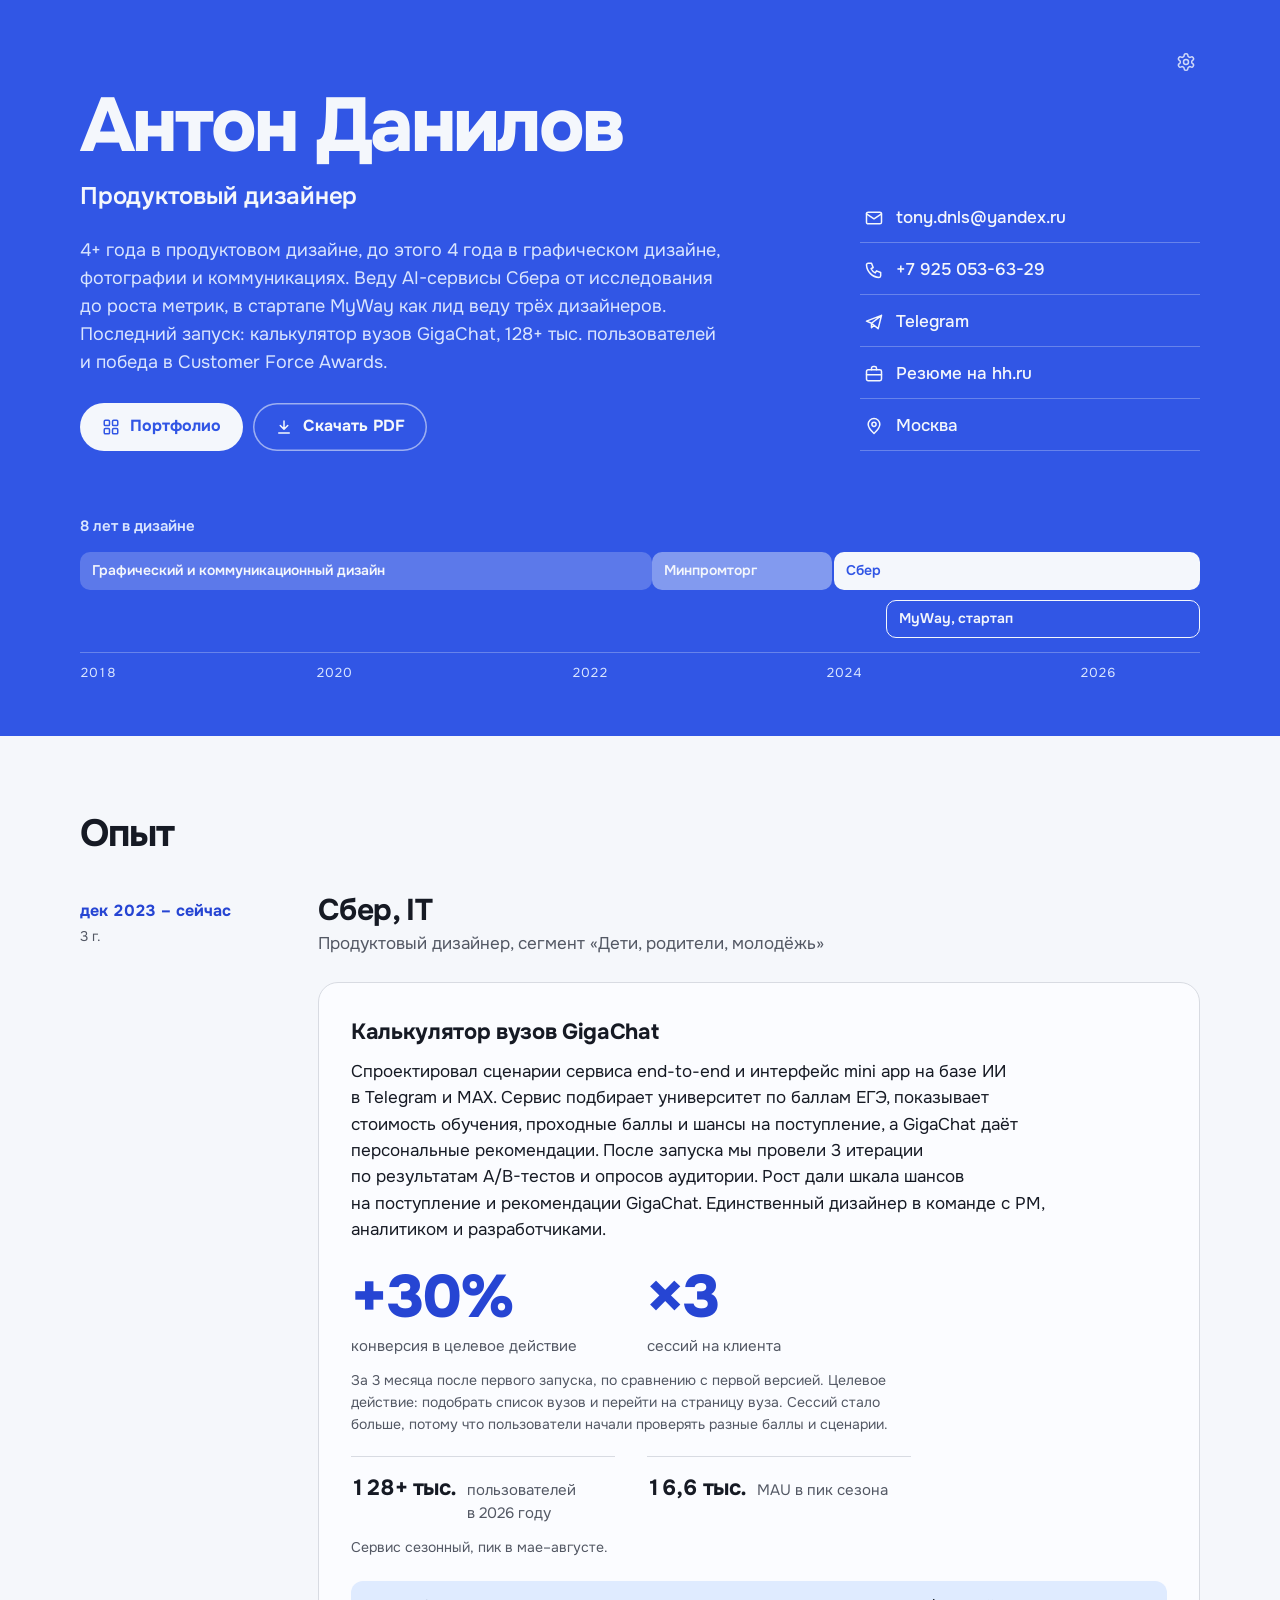
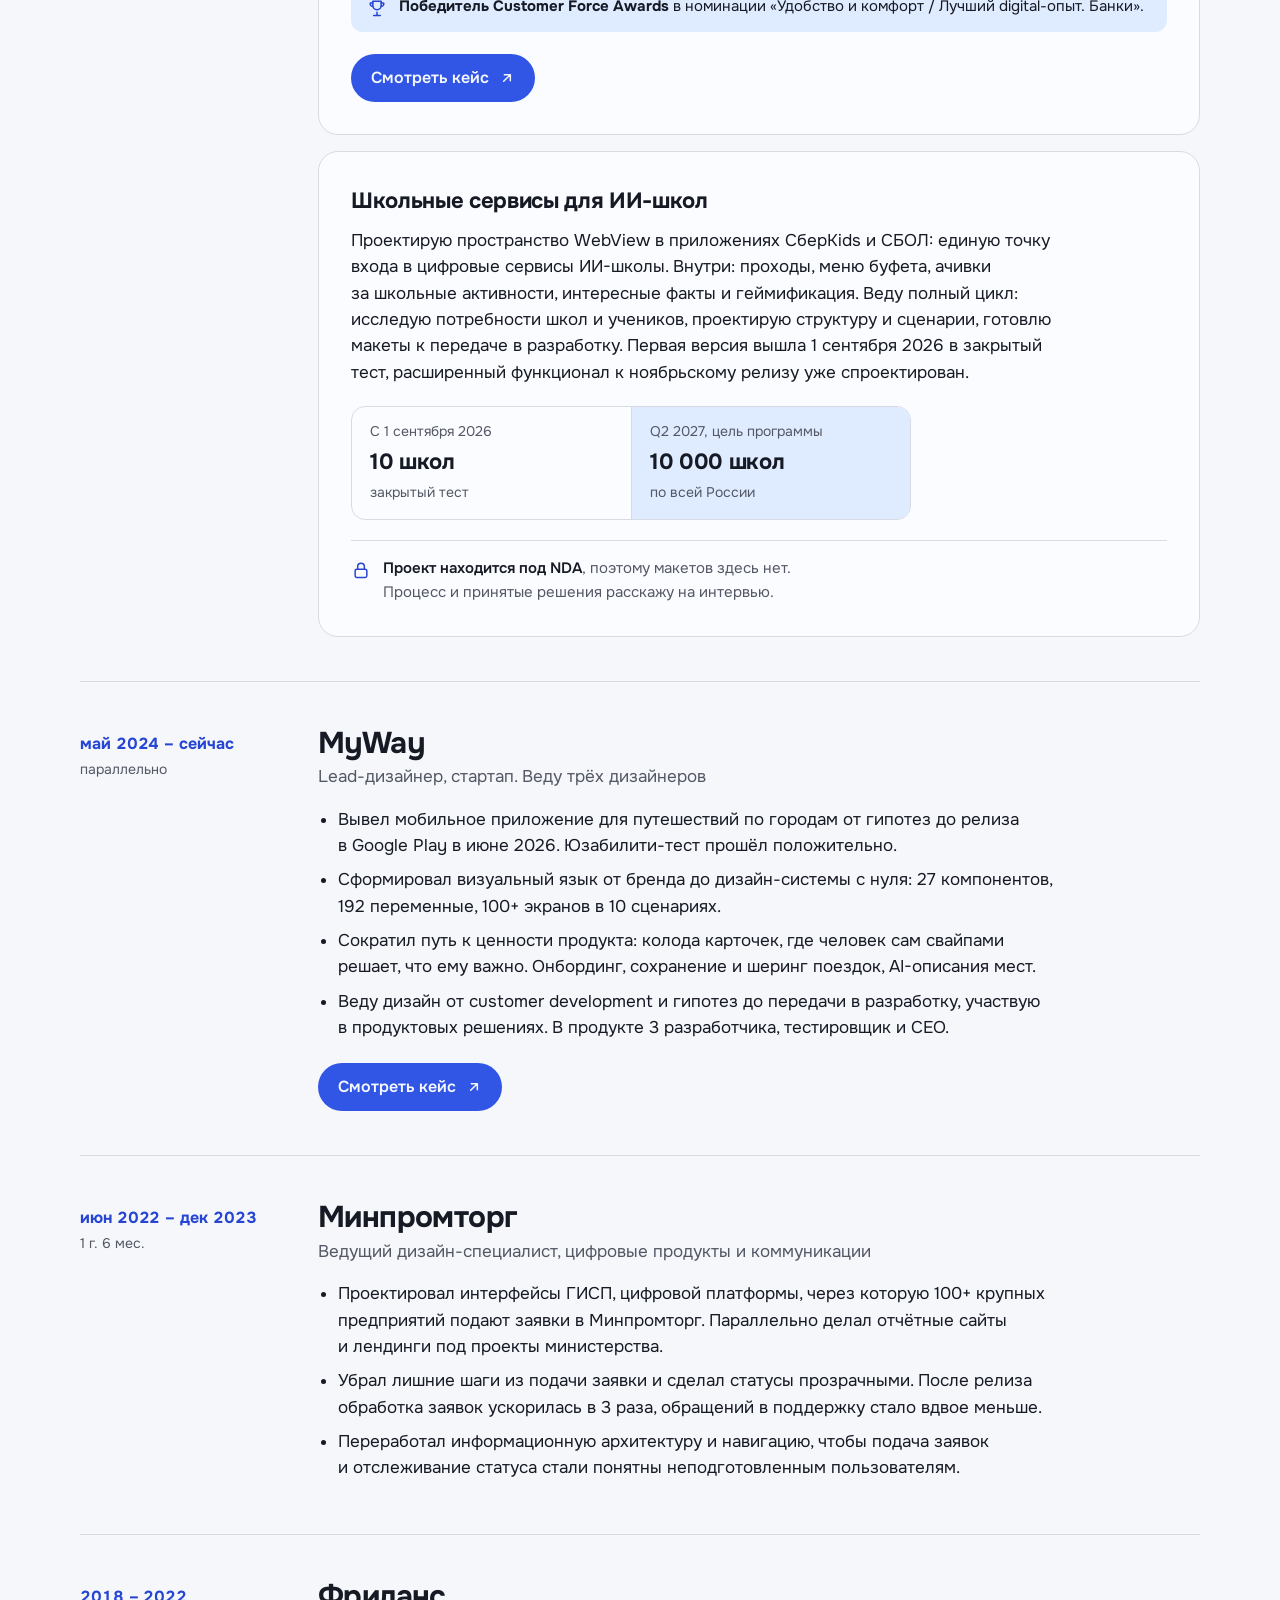
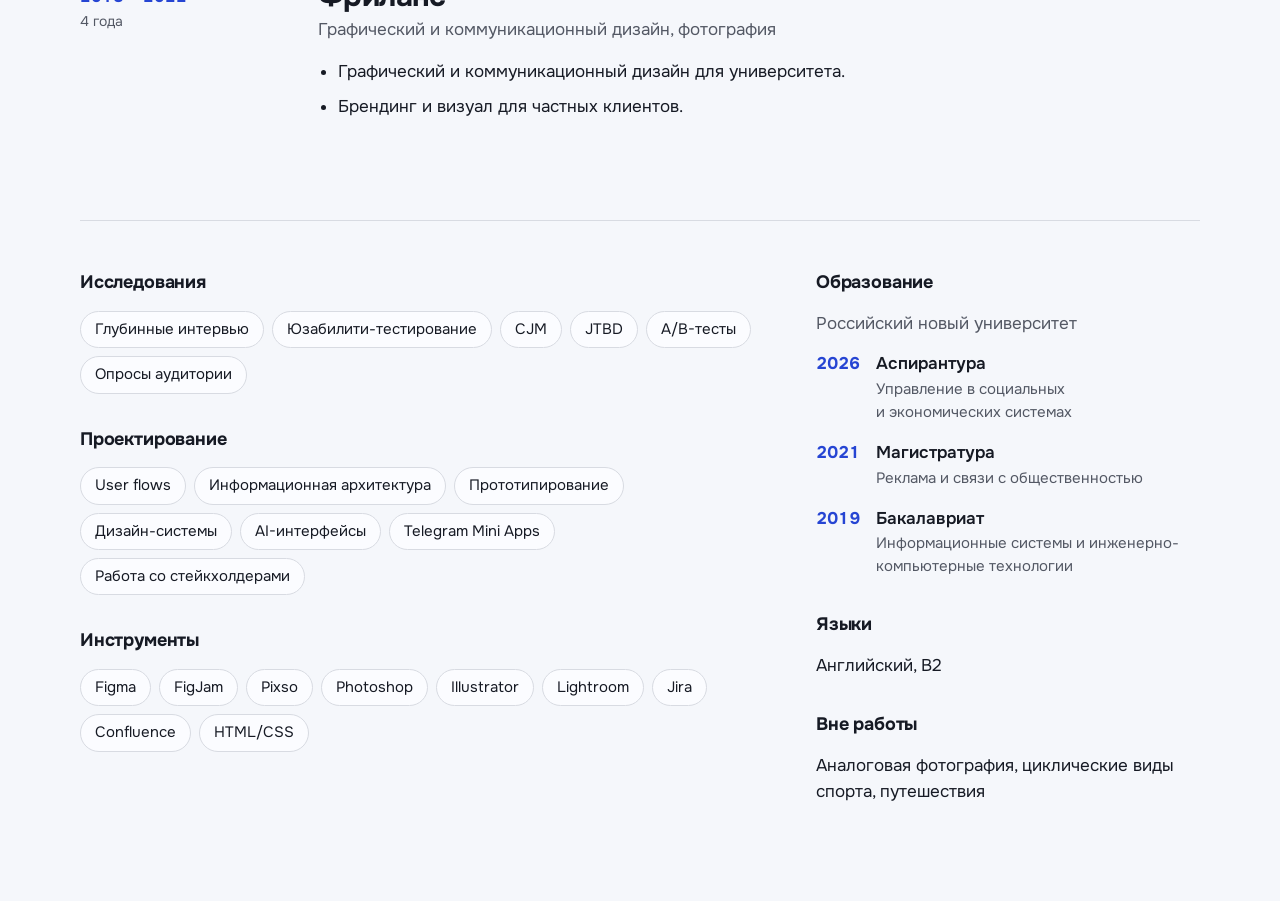
==== index.html @ c7480a5a "Резюме: полоски карьеры в «Кирпиче» светлые с прозрачностью, как в синем Co-Authored-By: Claude Opus" ====
<!doctype html>
<html lang="ru">
<head>
<meta charset="utf-8">
<meta name="viewport" content="width=device-width, initial-scale=1">
<title>Антон Данилов, продуктовый дизайнер</title>
<link rel="icon" href="favicon.ico" sizes="32x32">
<link rel="icon" href="favicon.svg" type="image/svg+xml">
<link rel="apple-touch-icon" href="apple-touch-icon.png">
<meta property="og:type" content="profile">
<meta property="og:locale" content="ru_RU">
<meta property="og:site_name" content="Антон Данилов">
<meta property="og:title" content="Антон Данилов, продуктовый дизайнер">
<meta property="og:description" content="Продуктовый дизайнер: 4+ года в продуктовом дизайне, 8 лет в дизайне. AI-сервисы Сбера и стартап MyWay, от исследования до роста метрик.">
<meta property="og:url" content="https://ncc-1701-tony.github.io/MyCV/">
<meta property="og:image" content="https://ncc-1701-tony.github.io/MyCV/og-image.png">
<meta property="og:image:width" content="1200">
<meta property="og:image:height" content="630">
<meta property="og:image:alt" content="Антон Данилов, продуктовый дизайнер">
<meta name="twitter:card" content="summary_large_image">
<meta name="description" content="Продуктовый дизайнер: 4+ года в продуктовом дизайне, 8 лет в дизайне. AI-сервисы Сбера и стартап MyWay, от исследования до роста метрик.">
<link rel="preconnect" href="https://fonts.googleapis.com">
<link rel="preconnect" href="https://fonts.gstatic.com" crossorigin>
<link href="https://fonts.googleapis.com/css2?family=Onest:wght@400;500;600;700;800&display=swap" rel="stylesheet">
<link rel="stylesheet" href="style-switch.css?v=5">
<script>try{var d=document.documentElement,s=localStorage.getItem('cv-style'),t=localStorage.getItem('cv-theme');if(s==='bold')d.setAttribute('data-style','bold');if(t==='light'||t==='dark')d.setAttribute('data-theme',t)}catch(e){}</script>
<script src="style-switch.js?v=5" defer></script>
<style>
/* Scene: рекрутер или нанимающий руководитель смотрит резюме днём на ноутбуке,
   быстро, часто с телефона между встречами. Светлая тема, кобальт как несущий цвет. */
:root{
  --bg:        oklch(97.6% 0.006 267);
  --surface:   oklch(99.2% 0.003 267);
  --ink:       oklch(22% 0.02 267);
  --muted:     oklch(46% 0.02 267);
  --line:      oklch(89% 0.01 267);
  --cobalt:    oklch(52% 0.22 267);
  --cobalt-ink:oklch(47% 0.22 267);   /* кобальт для текста на светлом фоне */
  --cobalt-soft:oklch(94% 0.04 267);
  --on-cobalt: oklch(97.5% 0.008 267);

  --hero-bg:   var(--cobalt);
  --hero-ink:  var(--on-cobalt);
  --hero-muted:oklch(92% 0.04 267);
  --bar-1:     oklch(97.5% 0.008 267 / .22);
  --bar-2:     oklch(97.5% 0.008 267 / .42);
  --bar-3:     var(--on-cobalt);
  --bar-3-ink: var(--hero-bg);   /* текст на белых элементах шапки — цвета самой шапки */

  --font: "Onest", system-ui, -apple-system, "Segoe UI", Roboto, Arial, sans-serif;
  --ease: cubic-bezier(.16,1,.3,1);
}
@media (prefers-color-scheme:dark){
  :root:not([data-theme="light"]){
    --bg:        oklch(17.5% 0.02 267);
    --surface:   oklch(21.5% 0.022 267);
    --ink:       oklch(93% 0.01 267);
    --muted:     oklch(72% 0.02 267);
    --line:      oklch(30% 0.025 267);
    --cobalt:    oklch(44% 0.2 267);
    --cobalt-ink:oklch(78% 0.13 267);
    --cobalt-soft:oklch(28% 0.07 267);
    --hero-bg:   oklch(40% 0.19 267);
  }
}
/* Тема выбрана вручную в настройках (только экран: печать остаётся светлой) */
@media screen{
:root[data-theme="dark"]{color-scheme:dark;
    --bg:        oklch(17.5% 0.02 267);
    --surface:   oklch(21.5% 0.022 267);
    --ink:       oklch(93% 0.01 267);
    --muted:     oklch(72% 0.02 267);
    --line:      oklch(30% 0.025 267);
    --cobalt:    oklch(44% 0.2 267);
    --cobalt-ink:oklch(78% 0.13 267);
    --cobalt-soft:oklch(28% 0.07 267);
    --hero-bg:   oklch(40% 0.19 267);
}
}
:root[data-theme="light"]{color-scheme:light}
*{box-sizing:border-box}
html{-webkit-text-size-adjust:100%}
body{
  margin:0;background:var(--bg);color:var(--ink);
  font-family:var(--font);font-size:17px;line-height:1.55;
  -webkit-font-smoothing:antialiased;
}
a{color:inherit}
/* Переносы: длинный текст без висячих строк, заголовки и подписи сбалансированы.
   Неразрывные пробелы в тексте держат предлоги и числа; автоперенос по слогам выключен. */
p,li,small,.pos{text-wrap:pretty;hyphens:manual}
h1,h2,h3,h4,.role,.pos,.m-main span,.m-note,.rollout span,.edu small,.award p,.nda p{text-wrap:balance}
.contacts a{overflow-wrap:anywhere}
:focus-visible{outline:3px solid var(--cobalt-ink);outline-offset:3px;border-radius:6px}
.hero :focus-visible{outline-color:var(--on-cobalt)}
.wrap{width:min(1120px,100% - 40px);margin-inline:auto}
svg{flex:none}

/* ---------- Hero: кобальт несёт поверхность ---------- */
.hero{position:relative;background:var(--hero-bg);color:var(--hero-ink);padding:clamp(40px,7vw,88px) 0 clamp(32px,5vw,56px)}

.hero-top{display:grid;grid-template-columns:minmax(0,7fr) minmax(0,4fr);gap:40px 64px;align-items:end}
.hero h1{
  margin:0;font-weight:800;letter-spacing:-0.035em;line-height:1;
  font-size:clamp(40px,6.4vw,76px);
}
.hero .role{margin:14px 0 0;font-size:clamp(19px,2.2vw,24px);font-weight:600;letter-spacing:-0.01em}
.hero .lead{margin:22px 0 0;max-width:58ch;color:var(--hero-muted);font-size:clamp(16px,1.5vw,18px)}
.contacts{margin:0;padding:0;list-style:none;display:grid;gap:4px;justify-self:end;width:100%;max-width:340px}
.contacts a,.contacts span{
  display:flex;align-items:center;gap:12px;min-height:48px;padding:0 4px;
  text-decoration:none;font-weight:500;font-size:17px;
  border-bottom:1px solid oklch(97.5% 0.008 267 / .28);
}
.contacts a:hover{border-bottom-color:var(--on-cobalt)}
.btn-hero{
  display:inline-flex;align-items:center;gap:10px;min-height:48px;margin-top:26px;padding:0 22px;border-radius:999px;
  background:var(--on-cobalt);color:var(--bar-3-ink);font-weight:700;font-size:16px;text-decoration:none;
  transition:transform .25s var(--ease),box-shadow .25s var(--ease);
}
.btn-hero:hover{box-shadow:0 0 0 4px oklch(97.5% 0.008 267 / .25)}
.btn-hero:active{transform:translateY(1px) scale(.985)}
.hero-actions{display:flex;flex-wrap:wrap;gap:10px;margin-top:26px}
.hero-actions .btn-hero{margin-top:0}
.btn-hero-ghost{background:transparent;color:var(--hero-ink);box-shadow:inset 0 0 0 1.5px oklch(97.5% 0.008 267 / .55)}
.btn-hero-ghost:hover{box-shadow:inset 0 0 0 1.5px var(--on-cobalt)}

.career{margin-top:clamp(36px,5vw,64px)}
.career h2{margin:0 0 14px;font-size:15px;font-weight:600;color:var(--hero-muted)}
.track{position:relative;height:100px}
.seg{
  position:absolute;height:38px;border-radius:10px;padding:0 12px;
  display:flex;align-items:center;font-size:14px;font-weight:600;white-space:nowrap;overflow:hidden;
  transform-origin:left center;animation:grow .9s var(--ease) both;
}
.seg.a{left:0;width:51.1%;top:0;background:var(--bar-1);animation-delay:.05s}
.seg.b{left:51.1%;width:16.1%;top:0;background:var(--bar-2);animation-delay:.25s}
.seg.c{left:67.3%;width:32.7%;top:0;background:var(--bar-3);color:var(--bar-3-ink);animation-delay:.45s}
.seg.d{left:72%;width:28%;top:48px;border:1.5px solid var(--on-cobalt);animation-delay:.65s}
.seg .short{display:none}
.axis{position:relative;height:28px;border-top:1px solid oklch(97.5% 0.008 267 / .28);font-size:13px;color:var(--hero-muted);font-variant-numeric:tabular-nums}
/* Шкала: янв 2018 = 0%, окт 2026 = 100%, год ≈ 11,36% */
.axis span{position:absolute;top:10px;transform:translateX(-50%)}
.axis span:first-child{transform:none}
@keyframes grow{from{transform:scaleX(0);opacity:.3}to{transform:scaleX(1);opacity:1}}
@media (prefers-reduced-motion:reduce){.seg{animation:none}}

/* ---------- Experience ledger ---------- */
main{padding:clamp(44px,6vw,80px) 0 0}
.section-title{margin:0 0 clamp(24px,3vw,40px);font-size:clamp(28px,3.4vw,38px);font-weight:700;letter-spacing:-0.025em;line-height:1.1}
.job{
  display:grid;grid-template-columns:190px minmax(0,1fr);gap:8px 48px;
  padding:clamp(28px,3.5vw,44px) 0;border-top:1px solid var(--line);
}
.job:first-of-type{border-top:0;padding-top:0}
.when{padding-top:6px}
.when b{display:block;color:var(--cobalt-ink);font-weight:700;font-size:16px;font-variant-numeric:tabular-nums;letter-spacing:-0.005em}
.when span{display:block;margin-top:2px;color:var(--muted);font-size:14px}
.job h3{margin:0;font-size:clamp(24px,2.6vw,30px);letter-spacing:-0.02em;font-weight:700;line-height:1.15}
.pos{margin:4px 0 0;color:var(--muted)}
.job ul.plain{margin:16px 0 0;padding-left:20px}
.job ul.plain li{margin:8px 0;max-width:66ch}
.ext{margin:16px 0 0}
.ext a{color:var(--cobalt-ink);font-weight:600;text-underline-offset:4px}

/* case blocks */
.case{margin-top:24px;background:var(--surface);border:1px solid var(--line);border-radius:20px;padding:clamp(20px,3vw,32px)}
.case + .case{margin-top:16px}
.case h4{margin:0;font-size:clamp(19px,2vw,22px);letter-spacing:-0.015em;font-weight:700}
.case p{margin:10px 0 0;max-width:66ch}

.metrics{margin-top:24px;display:grid;grid-template-columns:repeat(2,minmax(0,1fr));gap:12px 32px;max-width:560px}
.metrics .m-sub{margin-top:8px}
.m-main b{display:block;font-size:clamp(44px,5.4vw,60px);line-height:1;font-weight:800;letter-spacing:-0.04em;color:var(--cobalt-ink);font-variant-numeric:tabular-nums}
.m-main span{display:block;margin-top:8px;font-size:15px;color:var(--muted);max-width:26ch}
.m-note{grid-column:1/-1;margin:0!important;font-size:14px;color:var(--muted)}
.m-sub{display:flex;gap:10px;align-items:baseline;padding-top:14px;border-top:1px solid var(--line);font-size:15px;color:var(--muted)}
.m-sub b{font-size:22px;font-weight:700;letter-spacing:-0.02em;color:var(--ink);font-variant-numeric:tabular-nums;white-space:nowrap}

.award{margin-top:22px;display:flex;gap:12px;align-items:flex-start;padding:14px 16px;border-radius:12px;background:var(--cobalt-soft)}
.award svg{margin-top:3px;color:var(--cobalt-ink)}
.award p{margin:0;font-size:15px;max-width:none}

.actions{margin-top:22px;display:flex;flex-wrap:wrap;gap:12px 24px;align-items:center}
.btn{
  display:inline-flex;align-items:center;gap:10px;min-height:48px;padding:0 20px;border-radius:999px;
  background:var(--cobalt);color:var(--on-cobalt);font-weight:600;font-size:16px;text-decoration:none;
  transition:transform .25s var(--ease),background-color .2s;
}
.btn:hover{background:oklch(46% 0.22 267)}
.btn:active{transform:translateY(1px) scale(.985)}
.link{display:inline-flex;align-items:center;gap:6px;color:var(--cobalt-ink);font-weight:600;font-size:16px;text-underline-offset:4px}

.rollout{display:grid;grid-template-columns:1fr 1fr;margin-top:20px;max-width:560px;border:1px solid var(--line);border-radius:14px;overflow:hidden}
.rollout div{padding:14px 18px}
.rollout div + div{background:var(--cobalt-soft);border-left:1px solid var(--line)}
.rollout small{display:block;color:var(--muted);font-size:14px}
.rollout b{display:block;font-size:22px;letter-spacing:-0.015em;margin-top:2px}
.rollout span{font-size:14px;color:var(--muted)}

.job > div > .nda{max-width:66ch}
.nda{margin-top:20px;padding-top:16px;border-top:1px solid var(--line);display:flex;gap:12px;align-items:flex-start;color:var(--muted)}
.nda svg{margin-top:3px;color:var(--cobalt-ink)}
.nda p{margin:0;font-size:15px;max-width:62ch}
.nda b{color:var(--ink);font-weight:600}


/* ---------- Skills and education ---------- */
.more{padding:clamp(24px,4vw,48px) 0 clamp(56px,8vw,96px)}
.more-grid{display:grid;grid-template-columns:minmax(0,7fr) minmax(0,4fr);gap:40px 64px;border-top:1px solid var(--line);padding-top:clamp(32px,4vw,48px)}
.more h2{margin:0 0 14px;font-size:18px;font-weight:700;letter-spacing:-0.01em}
.more section + section{margin-top:32px}
.tags{display:flex;flex-wrap:wrap;gap:8px;margin:0;padding:0;list-style:none}
.tags li{padding:6px 14px;border-radius:999px;background:var(--surface);border:1px solid var(--line);font-size:15px}
.tools{margin:0;font-size:17px;max-width:48ch}
.edu{margin:0;padding:0;list-style:none;display:grid;gap:16px}
.edu li{display:grid;grid-template-columns:48px 1fr;gap:12px}
.edu .y{color:var(--cobalt-ink);font-weight:700;font-variant-numeric:tabular-nums}
.edu b{display:block;font-weight:600}
.edu small{display:block;font-size:15px;color:var(--muted)}
.uni{margin:0 0 14px;color:var(--muted)}
.more p.plain{margin:0}

/* ---------- Плавающая кнопка: появляется, когда шапка ушла из вида ---------- */
.float{position:fixed;z-index:10;right:max(20px,calc(env(safe-area-inset-right,0px) + 16px));bottom:max(20px,calc(env(safe-area-inset-bottom,0px) + 16px));
  display:inline-flex;align-items:center;gap:8px;min-height:48px;padding:0 16px 0 20px;border-radius:999px;
  background:var(--cobalt);color:var(--on-cobalt);font-weight:600;font-size:16px;text-decoration:none;
  box-shadow:0 6px 20px oklch(30% 0.12 267 / .28);
  transition:opacity .3s var(--ease),transform .3s var(--ease),visibility .3s,background-color .2s}
.float:hover{background:oklch(46% 0.22 267)}
.float.is-hidden{opacity:0;visibility:hidden;transform:translateY(12px)}
@media (prefers-reduced-motion:reduce){.float{transition:none}}

/* ---------- Стиль «Кирпич» (тестовый): белый фон, кирпичная шапка #B83822 ----------
   Включается переключателем в шапке, html[data-style="bold"]. Кирпичные только шапка и цифры,
   кнопки, подписи и ссылки чёрные.
   Только для экрана: печать и PDF остаются как были. */
@media screen{
  html[data-style="bold"]{
    color-scheme:light;
    --bg:        #fff;
    --surface:   oklch(98.5% 0.003 32);
    --ink:       oklch(22% 0.02 32);
    --muted:     oklch(46% 0.02 32);
    --line:      oklch(90% 0.012 32);
    --brick:     #b83822;
    --cobalt:    oklch(22% 0.02 32);     /* кнопки: чёрные */
    --cobalt-ink:oklch(22% 0.02 32);     /* подписи, ссылки, теги, иконки: чёрные */
    --cobalt-soft:oklch(96.5% 0.004 32);
    --on-cobalt: #fff;
    --hover:     oklch(34% 0.02 32);
    --btn-ink:   #fff;
    --num:       var(--brick);
    --hero-bg:   var(--brick);
    --hero-ink:  var(--on-cobalt);
    --hero-muted:oklch(93% 0.03 32);
    --bar-1:     rgb(255 255 255 / .22);
    --bar-2:     rgb(255 255 255 / .42);
    --bar-3:     #fff;
  }
  /* Кирпичным остаются только цифры, всё остальное чёрное */
  html[data-style="bold"] .when b,
  html[data-style="bold"] .m-main b,
  html[data-style="bold"] .m-sub b,
  html[data-style="bold"] .rollout b,
  html[data-style="bold"] .edu .y{color:var(--num)}
  html[data-style="bold"] .contacts a,
  html[data-style="bold"] .contacts span,
  html[data-style="bold"] .axis{border-color:rgb(255 255 255 / .32)}
  html[data-style="bold"] .contacts a:hover{border-bottom-color:#fff}
  html[data-style="bold"] .btn-hero:hover{box-shadow:0 0 0 4px rgb(255 255 255 / .25)}
  html[data-style="bold"] .btn-hero-ghost{box-shadow:inset 0 0 0 1.5px rgb(255 255 255 / .6)}
  html[data-style="bold"] .btn-hero-ghost:hover{box-shadow:inset 0 0 0 1.5px #fff}
  html[data-style="bold"] .btn,
  html[data-style="bold"] .float{color:var(--btn-ink)}
  html[data-style="bold"] .btn:hover,
  html[data-style="bold"] .float:hover{background:var(--hover)}
  html[data-style="bold"] .float{box-shadow:0 6px 20px oklch(20% 0.02 32 / .28)}
}

/* «Кирпич» в тёмной теме: тёплый графит, светлые кнопки и подписи, цифры светлым кирпичом (на тёмном фоне #B83822 не читается) */
@media screen and (prefers-color-scheme:dark){
  html[data-style="bold"]:not([data-theme="light"]){
    color-scheme:dark;
    --bg:        oklch(16.5% 0.01 32);
    --surface:   oklch(20.5% 0.012 32);
    --ink:       oklch(93% 0.008 32);
    --muted:     oklch(72% 0.012 32);
    --line:      oklch(29% 0.014 32);
    --cobalt:    oklch(93% 0.008 32);    /* кнопки: светлые */
    --cobalt-ink:oklch(93% 0.008 32);
    --cobalt-soft:oklch(25% 0.012 32);
    --btn-ink:   oklch(17% 0.01 32);
    --hover:     oklch(84% 0.008 32);
    --num:       oklch(72% 0.14 32);
    --hero-bg:   var(--brick);
  }
}
@media screen{
  html[data-style="bold"][data-theme="dark"]{
    color-scheme:dark;
    --bg:        oklch(16.5% 0.01 32);
    --surface:   oklch(20.5% 0.012 32);
    --ink:       oklch(93% 0.008 32);
    --muted:     oklch(72% 0.012 32);
    --line:      oklch(29% 0.014 32);
    --cobalt:    oklch(93% 0.008 32);    /* кнопки: светлые */
    --cobalt-ink:oklch(93% 0.008 32);
    --cobalt-soft:oklch(25% 0.012 32);
    --btn-ink:   oklch(17% 0.01 32);
    --hover:     oklch(84% 0.008 32);
    --num:       oklch(72% 0.14 32);
    --hero-bg:   var(--brick);
  }
}

/* ---------- Responsive ---------- */
@media (max-width:860px){
  .hero-top{grid-template-columns:1fr;align-items:start}
  .contacts{justify-self:start;max-width:none}
  .job{grid-template-columns:1fr;gap:4px}
  .when{display:flex;gap:10px;align-items:baseline;padding-top:0;margin-bottom:6px}
  .when span{margin:0}
  .more-grid{grid-template-columns:1fr}
  .seg .full{display:none}
  .seg .short{display:inline}
  .seg{font-size:12px;padding:0 8px}
  .track{height:92px}
  .seg.d{top:46px}
}
@media (max-width:520px){
  body{font-size:16px}
  .metrics{gap:18px 16px}
  .m-main b{font-size:40px}
  .m-sub{flex-direction:column;gap:2px}
  .rollout{grid-template-columns:1fr}
  .rollout div + div{border-left:0;border-top:1px solid var(--line)}
}

/* ---------- Print / PDF ---------- */
@page{size:A4;margin:12mm}
@media print{
  :root{
    --bg:#fff;--surface:#fff;--ink:#111;--muted:#444;--line:#cfcfcf;--cobalt-ink:#1f36c9;--cobalt-soft:#eef0ff;
    --hero-bg:transparent;--hero-ink:#111;--hero-muted:#444;
    --bar-1:#e4e4e4;--bar-2:#bdbdbd;--bar-3:#1f36c9;--bar-3-ink:#fff;
  }
  body{font-size:10.5pt;background:#fff}
  .hero{padding:0 0 10mm}
  .hero h1{font-size:34pt}
  .contacts a,.contacts span{border-bottom-color:#cfcfcf;min-height:0;padding:2px 0}
  .seg.d{border-color:#1f36c9}
  .axis,.career h2{color:#444;border-color:#cfcfcf}
  .seg,.award,.rollout div,.case{-webkit-print-color-adjust:exact;print-color-adjust:exact}
  .seg{animation:none}
  .job,.case{break-inside:avoid}
  .btn,.btn-hero{background:none;color:#1f36c9;border:1px solid #1f36c9}
  main{padding-top:8mm}
  .float,.btn-hero-ghost{display:none}
}
</style>
</head>
<body>

<header class="hero">
  <div class="settings">
    <button type="button" class="settings-btn" aria-expanded="false" aria-controls="settings-panel" aria-label="Настройки сайта" title="Настройки"><svg width="20" height="20" viewBox="0 0 24 24" fill="none" stroke="currentColor" stroke-width="1.8" stroke-linecap="round" stroke-linejoin="round" aria-hidden="true"><path d="M12.22 2h-.44a2 2 0 0 0-2 2v.18a2 2 0 0 1-1 1.73l-.43.25a2 2 0 0 1-2 0l-.15-.08a2 2 0 0 0-2.73.73l-.22.38a2 2 0 0 0 .73 2.73l.15.1a2 2 0 0 1 1 1.72v.51a2 2 0 0 1-1 1.74l-.15.09a2 2 0 0 0-.73 2.73l.22.38a2 2 0 0 0 2.73.73l.15-.08a2 2 0 0 1 2 0l.43.25a2 2 0 0 1 1 1.73V20a2 2 0 0 0 2 2h.44a2 2 0 0 0 2-2v-.18a2 2 0 0 1 1-1.73l.43-.25a2 2 0 0 1 2 0l.15.08a2 2 0 0 0 2.73-.73l.22-.39a2 2 0 0 0-.73-2.73l-.15-.08a2 2 0 0 1-1-1.74v-.5a2 2 0 0 1 1-1.74l.15-.09a2 2 0 0 0 .73-2.73l-.22-.38a2 2 0 0 0-2.73-.73l-.15.08a2 2 0 0 1-2 0l-.43-.25a2 2 0 0 1-1-1.73V4a2 2 0 0 0-2-2z"/><circle cx="12" cy="12" r="3"/></svg></button>
    <div class="settings-panel" id="settings-panel" hidden>
      <p id="set-color">Цвет</p>
      <div class="seg-ctl" role="group" aria-labelledby="set-color"><button type="button" data-set-style="blue" aria-pressed="true"><i class="sw-blue"></i>Синий</button><button type="button" data-set-style="bold" aria-pressed="false"><i class="sw-bold"></i>Кирпич</button></div>
      <p id="set-theme">Тема</p>
      <div class="seg-ctl" role="group" aria-labelledby="set-theme"><button type="button" data-set-theme="auto" aria-pressed="true">Авто</button><button type="button" data-set-theme="light" aria-pressed="false">Светлая</button><button type="button" data-set-theme="dark" aria-pressed="false">Тёмная</button></div>
    </div>
  </div>
  <div class="wrap">
    <div class="hero-top">
      <div>
        <h1>Антон Данилов</h1>
        <p class="role">Продуктовый дизайнер</p>
        <p class="lead">4+ года в продуктовом дизайне, до этого 4 года в графическом дизайне, фотографии и коммуникациях. Веду AI-сервисы Сбера от исследования до роста метрик, в стартапе MyWay как лид веду трёх дизайнеров. Последний запуск: калькулятор вузов GigaChat, 128+ тыс. пользователей и победа в Customer Force Awards.</p>
        <div class="hero-actions">
        <a class="btn-hero" href="portfolio.html">
          <svg width="18" height="18" viewBox="0 0 24 24" fill="none" stroke="currentColor" stroke-width="2" stroke-linecap="round" stroke-linejoin="round" aria-hidden="true"><rect x="3" y="3" width="7" height="7" rx="1.5"/><rect x="14" y="3" width="7" height="7" rx="1.5"/><rect x="3" y="14" width="7" height="7" rx="1.5"/><rect x="14" y="14" width="7" height="7" rx="1.5"/></svg>
          Портфолио
        </a>
        <a class="btn-hero btn-hero-ghost" href="Anton_Danilov_CV.pdf" download>
          <svg width="18" height="18" viewBox="0 0 24 24" fill="none" stroke="currentColor" stroke-width="2" stroke-linecap="round" stroke-linejoin="round" aria-hidden="true"><path d="M12 4v11M7 10l5 5 5-5M5 20h14"/></svg>
          Скачать PDF
        </a>
        </div>
      </div>

      <ul class="contacts">
        <li>
          <a href="mailto:tony.dnls@yandex.ru">
            <svg width="20" height="20" viewBox="0 0 24 24" fill="none" stroke="currentColor" stroke-width="1.8" stroke-linecap="round" stroke-linejoin="round" aria-hidden="true"><rect x="3" y="5" width="18" height="14" rx="2"/><path d="m3 7 9 6 9-6"/></svg>
            tony.dnls@yandex.ru
          </a>
        </li>
        <li>
          <a href="tel:+79250536329">
            <svg width="20" height="20" viewBox="0 0 24 24" fill="none" stroke="currentColor" stroke-width="1.8" stroke-linecap="round" stroke-linejoin="round" aria-hidden="true"><path d="M5 4h4l2 5-2.5 1.5a11 11 0 0 0 5 5L15 13l5 2v4a2 2 0 0 1-2 2A16 16 0 0 1 3 6a2 2 0 0 1 2-2z"/></svg>
            +7 925 053-63-29
          </a>
        </li>
        <li>
          <a href="https://t.me/Tony_Wwide" target="_blank" rel="noopener">
            <svg width="20" height="20" viewBox="0 0 24 24" fill="none" stroke="currentColor" stroke-width="1.8" stroke-linecap="round" stroke-linejoin="round" aria-hidden="true"><path d="M21 4 3 11l6 2.5M21 4l-4 16-8-6.5M21 4 9 13.5V19l3-3"/></svg>
            Telegram
          </a>
        </li>
        <li>
          <a href="https://hh.ru/resume/4c7c6559ff084a51260039ed1f724e4e436a34" target="_blank" rel="noopener">
            <svg width="20" height="20" viewBox="0 0 24 24" fill="none" stroke="currentColor" stroke-width="1.8" stroke-linecap="round" stroke-linejoin="round" aria-hidden="true"><rect x="3" y="7" width="18" height="13" rx="2"/><path d="M9 7V5a2 2 0 0 1 2-2h2a2 2 0 0 1 2 2v2M3 13h18"/></svg>
            Резюме на hh.ru
          </a>
        </li>
        <li>
          <span>
            <svg width="20" height="20" viewBox="0 0 24 24" fill="none" stroke="currentColor" stroke-width="1.8" stroke-linecap="round" stroke-linejoin="round" aria-hidden="true"><path d="M12 21s7-6.2 7-11a7 7 0 1 0-14 0c0 4.8 7 11 7 11z"/><circle cx="12" cy="10" r="2.5"/></svg>
            Москва
          </span>
        </li>
      </ul>
    </div>

    <div class="career" role="img" aria-label="Карьера с 2018 года: графический и коммуникационный дизайн 2018–2022, Минпромторг 2022–2023, Сбер с декабря 2023 по настоящее время, параллельно проект MyWay с 2024 года">
      <h2>8 лет в дизайне</h2>
      <div class="track">
        <div class="seg a"><span class="full">Графический и коммуникационный дизайн</span><span class="short">Графдизайн</span></div>
        <div class="seg b"><span class="full">Минпромторг</span><span class="short">МПТ</span></div>
        <div class="seg c">Сбер</div>
        <div class="seg d"><span class="full">MyWay, стартап</span><span class="short">MyWay</span></div>
      </div>
      <div class="axis" aria-hidden="true"><span style="left:0">2018</span><span style="left:22.7%">2020</span><span style="left:45.5%">2022</span><span style="left:68.2%">2024</span><span style="left:90.9%">2026</span></div>
    </div>
  </div>
</header>

<main>
  <div class="wrap">
    <h2 class="section-title">Опыт</h2>

    <article class="job">
      <div class="when"><b>дек 2023 – сейчас</b><span data-since="2023-12">2 г. 10 мес.</span></div>
      <div>
        <h3>Сбер, IT</h3>
        <p class="pos">Продуктовый дизайнер, сегмент «Дети, родители, молодёжь»</p>

        <section class="case" aria-labelledby="case-gc">
          <h4 id="case-gc">Калькулятор вузов GigaChat</h4>
          <p>Спроектировал сценарии сервиса end-to-end и интерфейс mini app на базе ИИ в Telegram и MAX. Сервис подбирает университет по баллам ЕГЭ, показывает стоимость обучения, проходные баллы и шансы на поступление, а GigaChat даёт персональные рекомендации. После запуска мы провели 3 итерации по результатам A/B-тестов и опросов аудитории. Рост дали шкала шансов на поступление и рекомендации GigaChat. Единственный дизайнер в команде с PM, аналитиком и разработчиками.</p>

          <div class="metrics">
            <div class="m-main"><b>+30%</b><span>конверсия в целевое действие</span></div>
            <div class="m-main"><b>×3</b><span>сессий на клиента</span></div>
            <p class="m-note">За 3 месяца после первого запуска, по сравнению с первой версией. Целевое действие: подобрать список вузов и перейти на страницу вуза. Сессий стало больше, потому что пользователи начали проверять разные баллы и сценарии.</p>
            <div class="m-sub"><b>128+ тыс.</b><span>пользователей в 2026 году</span></div>
            <div class="m-sub"><b>16,6 тыс.</b><span>MAU в пик сезона</span></div>
            <p class="m-note">Сервис сезонный, пик в мае–августе.</p>
          </div>

          <div class="award">
            <svg width="20" height="20" viewBox="0 0 24 24" fill="none" stroke="currentColor" stroke-width="1.8" stroke-linecap="round" stroke-linejoin="round" aria-hidden="true"><path d="M8 21h8M12 17v4M7 4h10v5a5 5 0 0 1-10 0V4z"/><path d="M7 6H4a3 3 0 0 0 3 4M17 6h3a3 3 0 0 1-3 4"/></svg>
            <p><b>Победитель Customer Force Awards</b> в номинации «Удобство и комфорт / Лучший digital-опыт. Банки».</p>
          </div>

          <div class="actions">
            <a class="btn" href="case-gigachat.html" target="_blank" rel="noopener">
              Смотреть кейс
              <svg width="16" height="16" viewBox="0 0 24 24" fill="none" stroke="currentColor" stroke-width="2.2" stroke-linecap="round" stroke-linejoin="round" aria-hidden="true"><path d="M7 17 17 7M8 7h9v9"/></svg>
            </a>
          </div>
        </section>

        <section class="case" aria-labelledby="case-school">
          <h4 id="case-school">Школьные сервисы для ИИ-школ</h4>
          <p>Проектирую пространство WebView в приложениях СберKids и СБОЛ: единую точку входа в цифровые сервисы ИИ-школы. Внутри: проходы, меню буфета, ачивки за школьные активности, интересные факты и геймификация. Веду полный цикл: исследую потребности школ и учеников, проектирую структуру и сценарии, готовлю макеты к передаче в разработку. Первая версия вышла 1 сентября 2026 в закрытый тест, расширенный функционал к ноябрьскому релизу уже спроектирован.</p>
          <div class="rollout" aria-label="Запуск">
            <div><small>С 1 сентября 2026</small><b>10 школ</b><span>закрытый тест</span></div>
            <div><small>Q2 2027, цель программы</small><b>10 000 школ</b><span>по всей России</span></div>
          </div>
          <div class="nda">
            <svg width="20" height="20" viewBox="0 0 24 24" fill="none" stroke="currentColor" stroke-width="1.8" stroke-linecap="round" stroke-linejoin="round" aria-hidden="true"><rect x="5" y="11" width="14" height="10" rx="2"/><path d="M8 11V8a4 4 0 0 1 8 0v3"/></svg>
            <p><b>Проект находится под NDA</b>, поэтому макетов здесь нет. Процесс и принятые решения расскажу на интервью.</p>
          </div>
        </section>
      </div>
    </article>

    <article class="job">
      <div class="when"><b>май 2024 – сейчас</b><span>параллельно</span></div>
      <div>
        <h3>MyWay</h3>
        <p class="pos">Lead-дизайнер, стартап. Веду трёх дизайнеров</p>
        <ul class="plain">
          <li>Вывел мобильное приложение для путешествий по городам от гипотез до релиза в Google Play в июне 2026. Юзабилити-тест прошёл положительно.</li>
          <li>Сформировал визуальный язык от бренда до дизайн-системы с нуля: 27 компонентов, 192 переменные, 100+ экранов в 10 сценариях.</li>
          <li>Сократил путь к ценности продукта: колода карточек, где человек сам свайпами решает, что ему важно. Онбординг, сохранение и шеринг поездок, AI-описания мест.</li>
          <li>Веду дизайн от customer development и гипотез до передачи в разработку, участвую в продуктовых решениях. В продукте 3 разработчика, тестировщик и CEO.</li>
        </ul>
        <div class="actions">
          <a class="btn" href="MyWay-case.html" target="_blank" rel="noopener">
            Смотреть кейс
            <svg width="16" height="16" viewBox="0 0 24 24" fill="none" stroke="currentColor" stroke-width="2.2" stroke-linecap="round" stroke-linejoin="round" aria-hidden="true"><path d="M7 17 17 7M8 7h9v9"/></svg>
          </a>
        </div>
      </div>
    </article>

    <article class="job">
      <div class="when"><b>июн 2022 – дек 2023</b><span>1 г. 6 мес.</span></div>
      <div>
        <h3>Минпромторг</h3>
        <p class="pos">Ведущий дизайн-специалист, цифровые продукты и коммуникации</p>
        <ul class="plain">
          <li>Проектировал интерфейсы ГИСП, цифровой платформы, через которую 100+ крупных предприятий подают заявки в Минпромторг. Параллельно делал отчётные сайты и лендинги под проекты министерства.</li>
          <li>Убрал лишние шаги из подачи заявки и сделал статусы прозрачными. После релиза обработка заявок ускорилась в 3 раза, обращений в поддержку стало вдвое меньше.</li>
          <li>Переработал информационную архитектуру и навигацию, чтобы подача заявок и отслеживание статуса стали понятны неподготовленным пользователям.</li>
        </ul>
      </div>
    </article>

    <article class="job">
      <div class="when"><b>2018 – 2022</b><span>4 года</span></div>
      <div>
        <h3>Фриланс</h3>
        <p class="pos">Графический и коммуникационный дизайн, фотография</p>
        <ul class="plain">
          <li>Графический и коммуникационный дизайн для университета.</li>
          <li>Брендинг и визуал для частных клиентов.</li>
        </ul>
      </div>
    </article>
  </div>
</main>

<footer class="more">
  <div class="wrap">
    <div class="more-grid">
      <div>
        <section>
          <h2>Исследования</h2>
          <ul class="tags">
            <li>Глубинные интервью</li>
            <li>Юзабилити-тестирование</li>
            <li>CJM</li>
            <li>JTBD</li>
            <li>A/B-тесты</li>
            <li>Опросы аудитории</li>
          </ul>
        </section>
        <section>
          <h2>Проектирование</h2>
          <ul class="tags">
            <li>User flows</li>
            <li>Информационная архитектура</li>
            <li>Прототипирование</li>
            <li>Дизайн-системы</li>
            <li>AI-интерфейсы</li>
            <li>Telegram Mini Apps</li>
            <li>Работа со стейкхолдерами</li>
          </ul>
        </section>
        <section>
          <h2>Инструменты</h2>
          <ul class="tags">
            <li>Figma</li>
            <li>FigJam</li>
            <li>Pixso</li>
            <li>Photoshop</li>
            <li>Illustrator</li>
            <li>Lightroom</li>
            <li>Jira</li>
            <li>Confluence</li>
            <li>HTML/CSS</li>
          </ul>
        </section>
      </div>

      <div>
        <section>
          <h2>Образование</h2>
          <p class="uni">Российский новый университет</p>
          <ul class="edu">
            <li><span class="y">2026</span><span><b>Аспирантура</b><small>Управление в социальных и экономических системах</small></span></li>
            <li><span class="y">2021</span><span><b>Магистратура</b><small>Реклама и связи с общественностью</small></span></li>
            <li><span class="y">2019</span><span><b>Бакалавриат</b><small>Информационные системы и инженерно-компьютерные технологии</small></span></li>
          </ul>
        </section>
        <section>
          <h2>Языки</h2>
          <p class="plain">Английский, B2</p>
        </section>
        <section>
          <h2>Вне работы</h2>
          <p class="plain">Аналоговая фотография, циклические виды спорта, путешествия</p>
        </section>
      </div>
    </div>
  </div>
</footer>

<a class="float" href="portfolio.html">
  Портфолио
  <svg width="18" height="18" viewBox="0 0 24 24" fill="none" stroke="currentColor" stroke-width="2.2" stroke-linecap="round" stroke-linejoin="round" aria-hidden="true"><path d="m9 18 6-6-6-6"/></svg>
</a>
<script>
/* Стаж «с даты по сейчас» пересчитывается при открытии, в разметке остаётся запасной текст */
(function(){
  var now=new Date();
  document.querySelectorAll('[data-since]').forEach(function(el){
    var p=el.getAttribute('data-since').split('-');
    var m=(now.getFullYear()*12+now.getMonth()+1)-(+p[0]*12+ +p[1]);
    if(m<1) return;
    var y=Math.floor(m/12), r=m%12;
    el.textContent=(y?y+'\u00a0г.':'')+(y&&r?' ':'')+(r?r+'\u00a0мес.':'');
  });
})();
/* Прячем плавающую кнопку, пока видна шапка со своей кнопкой «Портфолио» */
(function(){
  var btn=document.querySelector('.float'), top=document.querySelector('.hero');
  if(!btn||!top||!('IntersectionObserver' in window)) return;
  btn.classList.add('is-hidden');
  new IntersectionObserver(function(e){btn.classList.toggle('is-hidden',e[0].isIntersecting)}).observe(top);
})();
</script>

</body>
</html>
---- style-switch.css ----
/* Настройки сайта: маленькая кнопка-шестерёнка в правом верхнем углу шапки резюме и портфолио.
   Стоит в одной и той же точке на обеих страницах (от правого края контейнера 1120 и от верха шапки),
   поэтому при переходе не прыгает. Под ней открывается панель: цвет (синий / кирпич) и тема
   (авто / светлая / тёмная). Выбор хранится в localStorage: «cv-style» и «cv-theme». */
.settings{
  position:absolute;z-index:30;
  top:calc(clamp(24px,4vw,40px) + 4px);
  right:calc((100% - min(1120px,100% - 40px)) / 2 - 4px);
  font-family:var(--font,inherit);
}
.settings-btn{
  appearance:none;-webkit-appearance:none;margin:0;padding:0;
  display:grid;place-items:center;width:36px;height:36px;
  border:0;border-radius:50%;background:transparent;color:inherit;cursor:pointer;
  opacity:.82;transition:background-color .2s ease,opacity .2s ease;
}
.settings-btn:hover,.settings-btn[aria-expanded="true"]{opacity:1;background:color-mix(in srgb,currentColor 12%,transparent)}
.settings-btn svg{transition:transform .4s cubic-bezier(.16,1,.3,1)}
.settings-btn[aria-expanded="true"] svg{transform:rotate(45deg)}
.settings-btn:focus-visible{outline:2px solid currentColor;outline-offset:2px}

.settings-panel{
  position:absolute;top:calc(100% + 8px);right:0;width:248px;
  padding:14px;border-radius:18px;
  background:var(--surface);color:var(--ink);border:1px solid var(--line);
  box-shadow:0 14px 40px rgb(0 0 0 / .18),0 2px 6px rgb(0 0 0 / .08);
  transform-origin:top right;
}
.settings-panel[hidden]{display:none}
@media (prefers-reduced-motion:no-preference){
  .settings-panel{animation:settings-in .22s cubic-bezier(.16,1,.3,1)}
  @keyframes settings-in{from{opacity:0;transform:translateY(-4px) scale(.97)}to{opacity:1;transform:none}}
}
.settings-panel p{margin:0 0 8px;font-size:13px;font-weight:600;line-height:1.2;color:var(--muted)}
.settings-panel .seg-ctl + p{margin-top:14px}
.seg-ctl{display:grid;grid-auto-flow:column;grid-auto-columns:1fr;gap:2px;padding:3px;border-radius:12px;background:var(--bg);border:1px solid var(--line)}
.seg-ctl button{
  appearance:none;-webkit-appearance:none;margin:0;
  display:inline-flex;align-items:center;justify-content:center;gap:7px;min-height:34px;padding:0 8px;
  border:0;border-radius:9px;background:transparent;color:var(--ink);font:inherit;font-size:14px;font-weight:600;cursor:pointer;
  transition:background-color .2s ease,box-shadow .2s ease;
}
.seg-ctl button:hover{background:color-mix(in srgb,var(--ink) 6%,transparent)}
.seg-ctl button[aria-pressed="true"]{background:var(--surface);box-shadow:0 1px 3px rgb(0 0 0 / .14),inset 0 0 0 1px var(--line)}
.seg-ctl button:focus-visible{outline:2px solid var(--ink);outline-offset:1px}
.seg-ctl i{width:12px;height:12px;border-radius:50%;flex:none}
.seg-ctl .sw-blue{background:#3156e0}
.seg-ctl .sw-bold{background:#b83822}

/* Плавная смена палитры при переключении, без движения */
html.ss-anim,html.ss-anim *,html.ss-anim *::before,html.ss-anim *::after{
  transition:background-color .35s ease,color .35s ease,border-color .35s ease,box-shadow .35s ease,fill .35s ease !important;
}
@media print{.settings{display:none}}
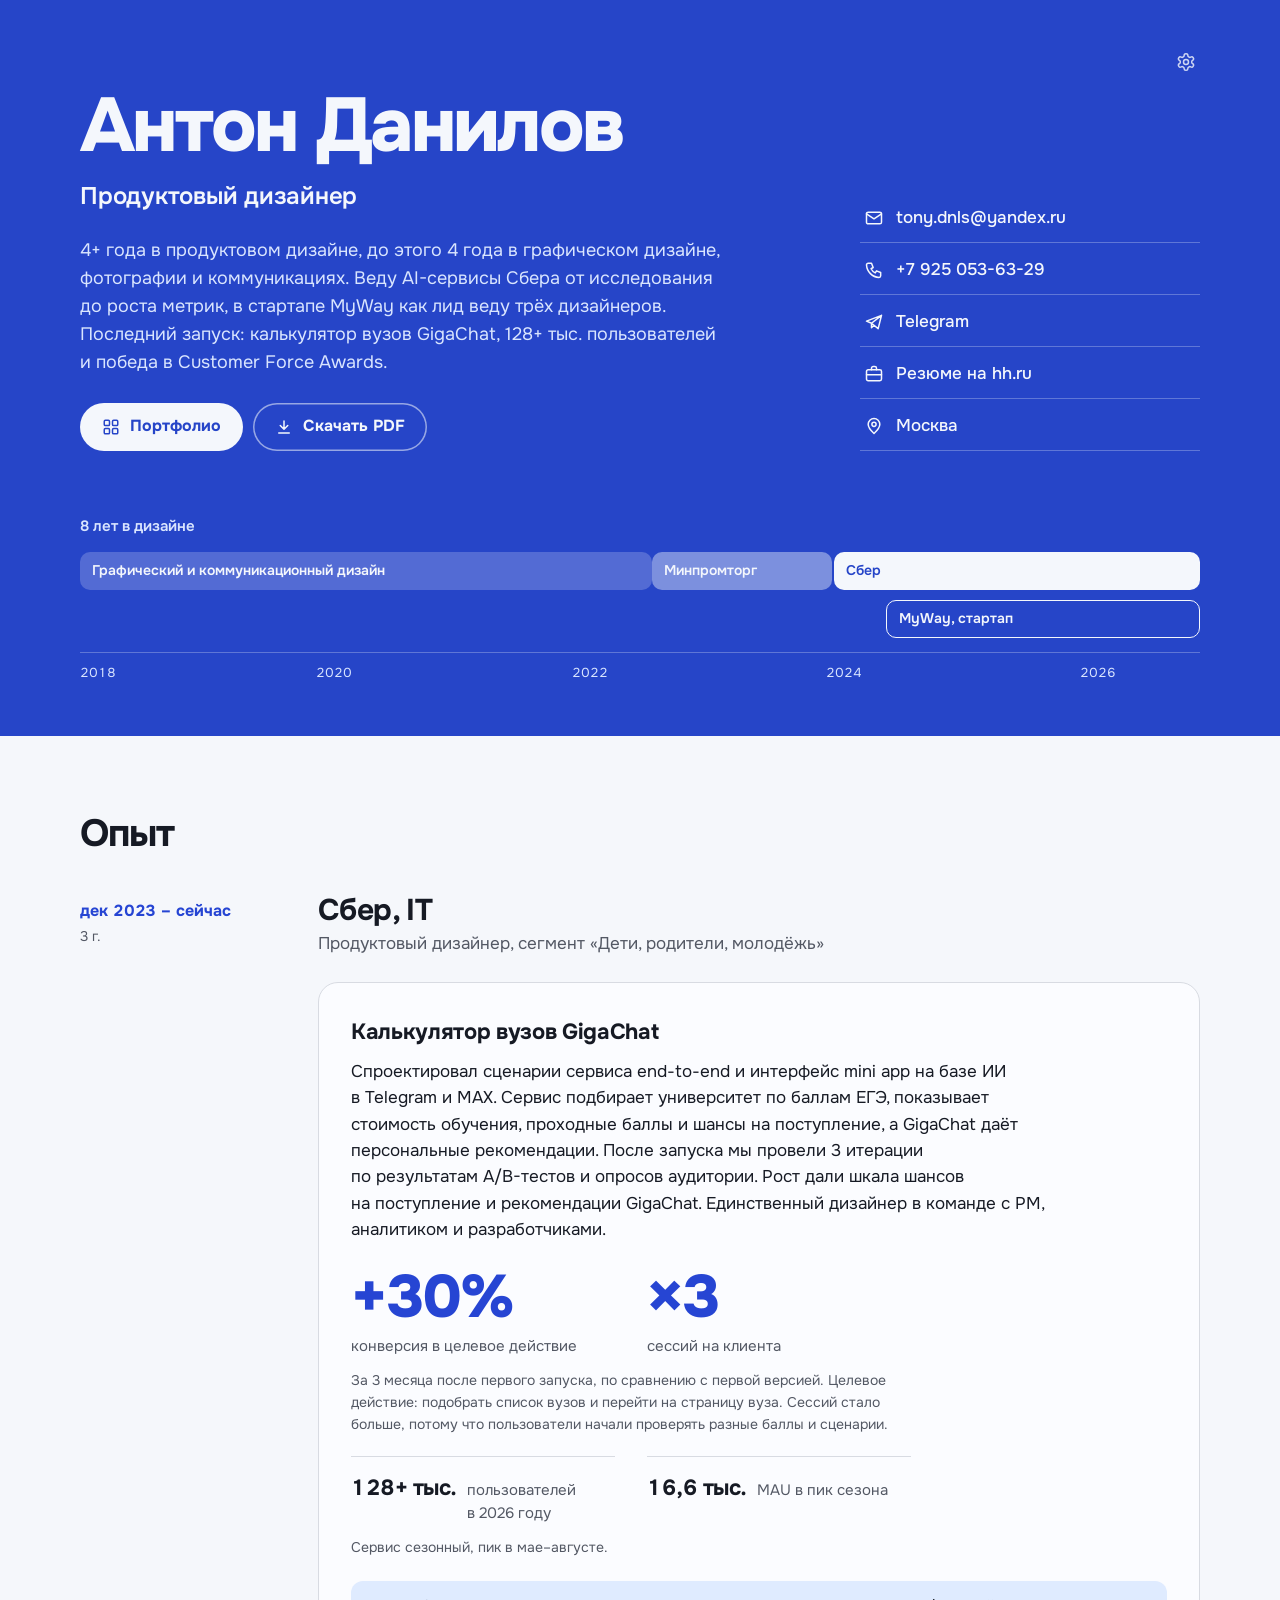
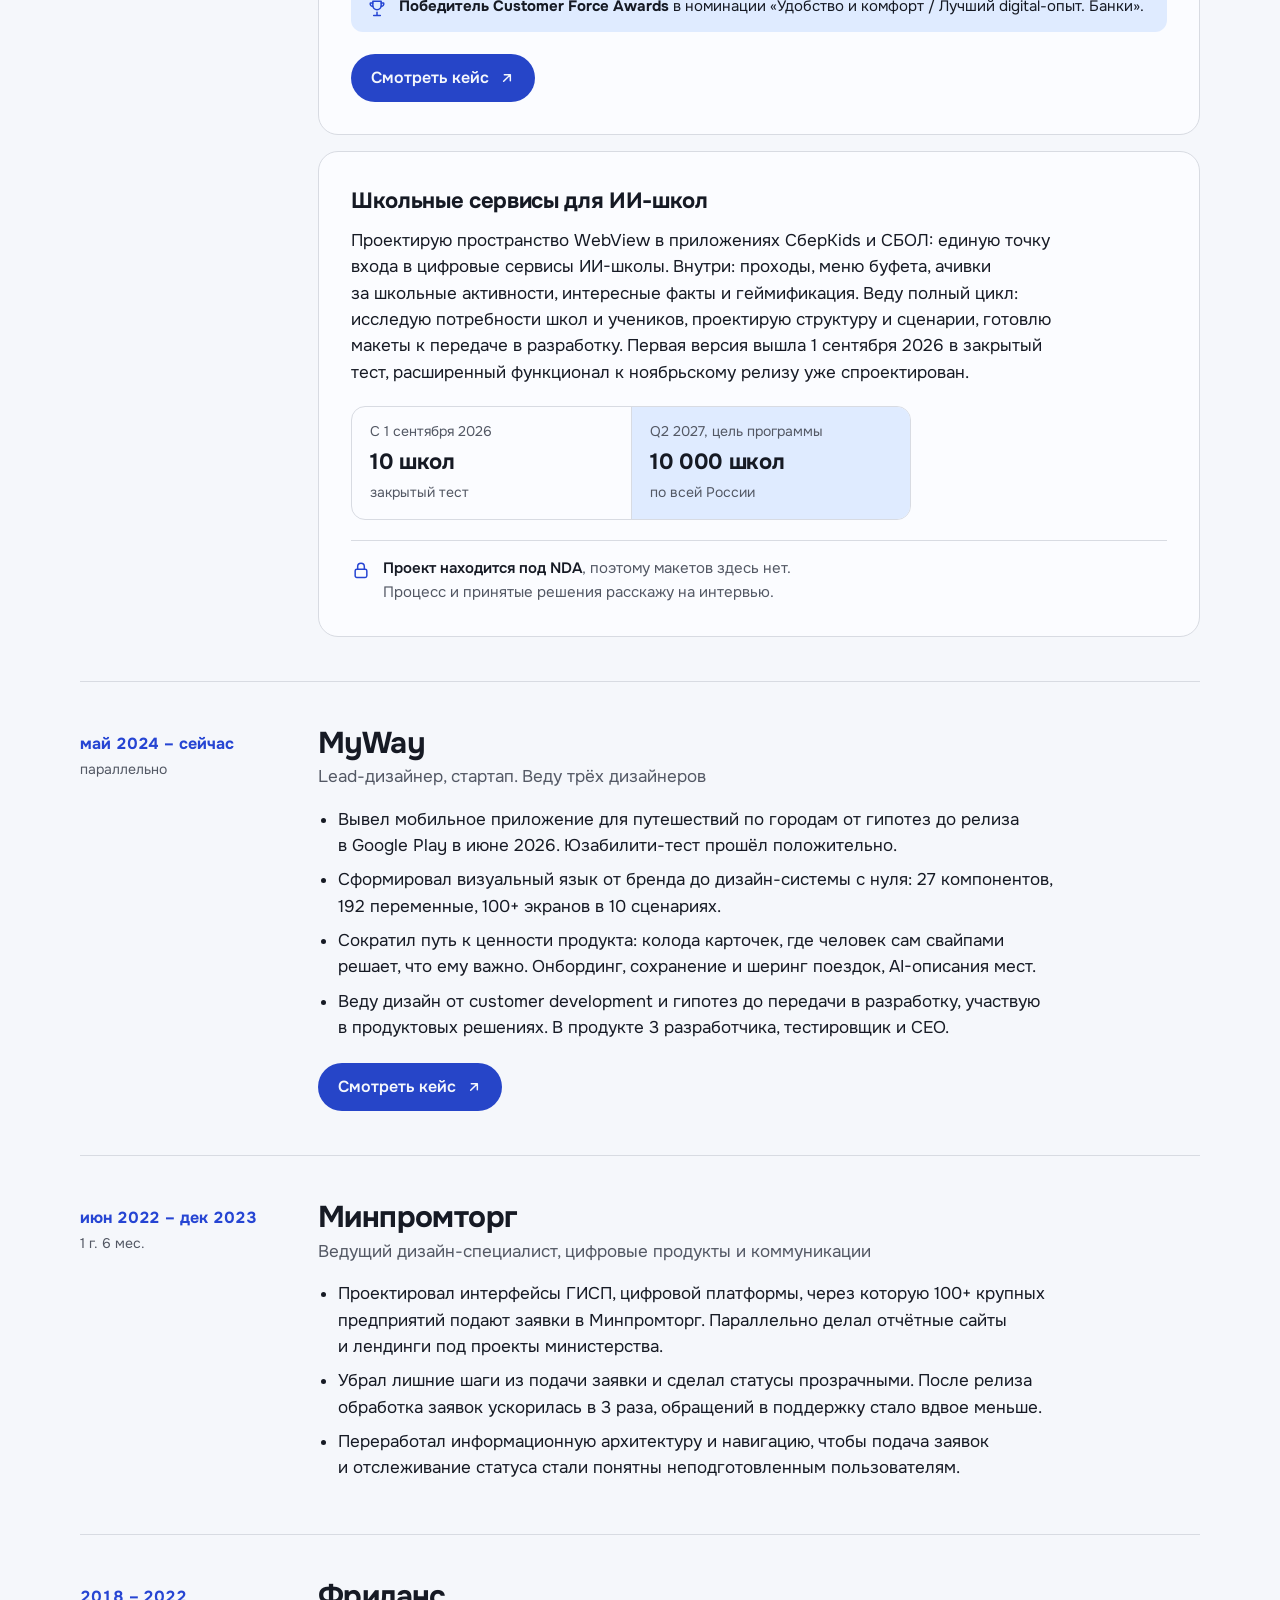
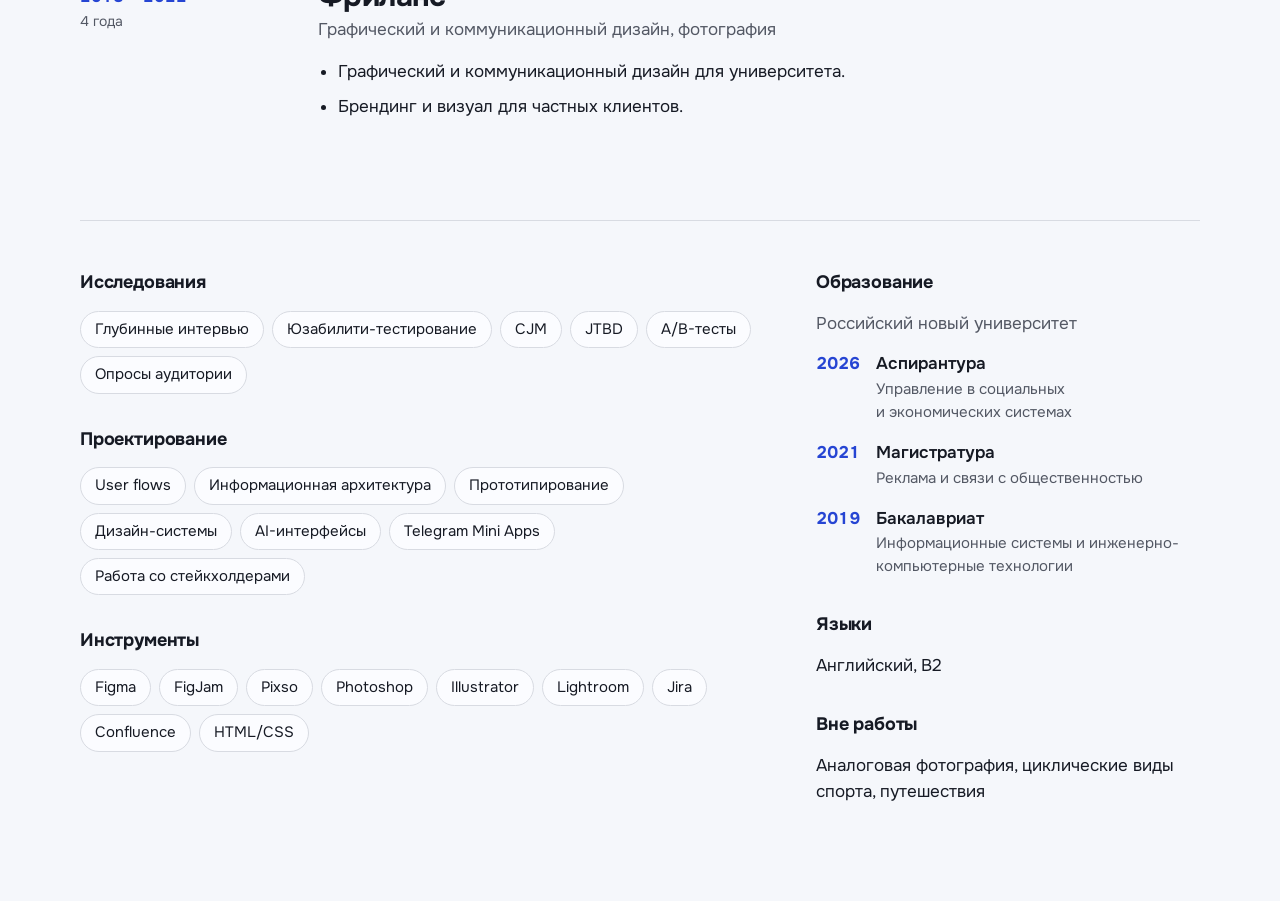
==== commit 02c84cb5: "Синий и кирпич чуть темнее, одинаково в обеих темах Синий: oklch(46% .205 267) — среднее между прежн" ====
--- a/index.html
+++ b/index.html
@@ -22,9 +22,9 @@
 <link rel="preconnect" href="https://fonts.googleapis.com">
 <link rel="preconnect" href="https://fonts.gstatic.com" crossorigin>
 <link href="https://fonts.googleapis.com/css2?family=Onest:wght@400;500;600;700;800&display=swap" rel="stylesheet">
-<link rel="stylesheet" href="style-switch.css?v=5">
+<link rel="stylesheet" href="style-switch.css?v=7">
 <script>try{var d=document.documentElement,s=localStorage.getItem('cv-style'),t=localStorage.getItem('cv-theme');if(s==='bold')d.setAttribute('data-style','bold');if(t==='light'||t==='dark')d.setAttribute('data-theme',t)}catch(e){}</script>
-<script src="style-switch.js?v=5" defer></script>
+<script src="style-switch.js?v=7" defer></script>
 <style>
 /* Scene: рекрутер или нанимающий руководитель смотрит резюме днём на ноутбуке,
    быстро, часто с телефона между встречами. Светлая тема, кобальт как несущий цвет. */
@@ -34,7 +34,7 @@
   --ink:       oklch(22% 0.02 267);
   --muted:     oklch(46% 0.02 267);
   --line:      oklch(89% 0.01 267);
-  --cobalt:    oklch(52% 0.22 267);
+  --cobalt:    oklch(46% 0.205 267);
   --cobalt-ink:oklch(47% 0.22 267);   /* кобальт для текста на светлом фоне */
   --cobalt-soft:oklch(94% 0.04 267);
   --on-cobalt: oklch(97.5% 0.008 267);
@@ -57,10 +57,8 @@
     --ink:       oklch(93% 0.01 267);
     --muted:     oklch(72% 0.02 267);
     --line:      oklch(30% 0.025 267);
-    --cobalt:    oklch(44% 0.2 267);
     --cobalt-ink:oklch(78% 0.13 267);
     --cobalt-soft:oklch(28% 0.07 267);
-    --hero-bg:   oklch(40% 0.19 267);
   }
 }
 /* Тема выбрана вручную в настройках (только экран: печать остаётся светлой) */
@@ -71,10 +69,8 @@
     --ink:       oklch(93% 0.01 267);
     --muted:     oklch(72% 0.02 267);
     --line:      oklch(30% 0.025 267);
-    --cobalt:    oklch(44% 0.2 267);
     --cobalt-ink:oklch(78% 0.13 267);
     --cobalt-soft:oklch(28% 0.07 267);
-    --hero-bg:   oklch(40% 0.19 267);
 }
 }
 :root[data-theme="light"]{color-scheme:light}
@@ -187,7 +183,7 @@
   background:var(--cobalt);color:var(--on-cobalt);font-weight:600;font-size:16px;text-decoration:none;
   transition:transform .25s var(--ease),background-color .2s;
 }
-.btn:hover{background:oklch(46% 0.22 267)}
+.btn:hover{background:oklch(40% 0.19 267)}
 .btn:active{transform:translateY(1px) scale(.985)}
 .link{display:inline-flex;align-items:center;gap:6px;color:var(--cobalt-ink);font-weight:600;font-size:16px;text-underline-offset:4px}
 
@@ -227,7 +223,7 @@
   background:var(--cobalt);color:var(--on-cobalt);font-weight:600;font-size:16px;text-decoration:none;
   box-shadow:0 6px 20px oklch(30% 0.12 267 / .28);
   transition:opacity .3s var(--ease),transform .3s var(--ease),visibility .3s,background-color .2s}
-.float:hover{background:oklch(46% 0.22 267)}
+.float:hover{background:oklch(40% 0.19 267)}
 .float.is-hidden{opacity:0;visibility:hidden;transform:translateY(12px)}
 @media (prefers-reduced-motion:reduce){.float{transition:none}}
 
@@ -243,7 +239,7 @@
     --ink:       oklch(22% 0.02 32);
     --muted:     oklch(46% 0.02 32);
     --line:      oklch(90% 0.012 32);
-    --brick:     #b83822;
+    --brick:     #9f2a16;
     --cobalt:    oklch(22% 0.02 32);     /* кнопки: чёрные */
     --cobalt-ink:oklch(22% 0.02 32);     /* подписи, ссылки, теги, иконки: чёрные */
     --cobalt-soft:oklch(96.5% 0.004 32);
--- a/style-switch.css
+++ b/style-switch.css
@@ -44,11 +44,11 @@
 .seg-ctl button[aria-pressed="true"]{background:var(--surface);box-shadow:0 1px 3px rgb(0 0 0 / .14),inset 0 0 0 1px var(--line)}
 .seg-ctl button:focus-visible{outline:2px solid var(--ink);outline-offset:1px}
 .seg-ctl i{width:12px;height:12px;border-radius:50%;flex:none}
-.seg-ctl .sw-blue{background:#3156e0}
-.seg-ctl .sw-bold{background:#b83822}
+.seg-ctl .sw-blue{background:#2645c8}
+.seg-ctl .sw-bold{background:#9f2a16}
 
-/* Плавная смена палитры при переключении, без движения */
-html.ss-anim,html.ss-anim *,html.ss-anim *::before,html.ss-anim *::after{
-  transition:background-color .35s ease,color .35s ease,border-color .35s ease,box-shadow .35s ease,fill .35s ease !important;
-}
+/* Плавная смена палитры: браузер делает снимок страницы до и после и растворяет один в другом.
+   Так текст, иконки и фон меняются строго одновременно (раньше в Safari вложенные иконки
+   отставали от текста). Браузеры без View Transitions переключают мгновенно. */
+::view-transition-old(root),::view-transition-new(root){animation-duration:.35s;animation-timing-function:ease}
 @media print{.settings{display:none}}
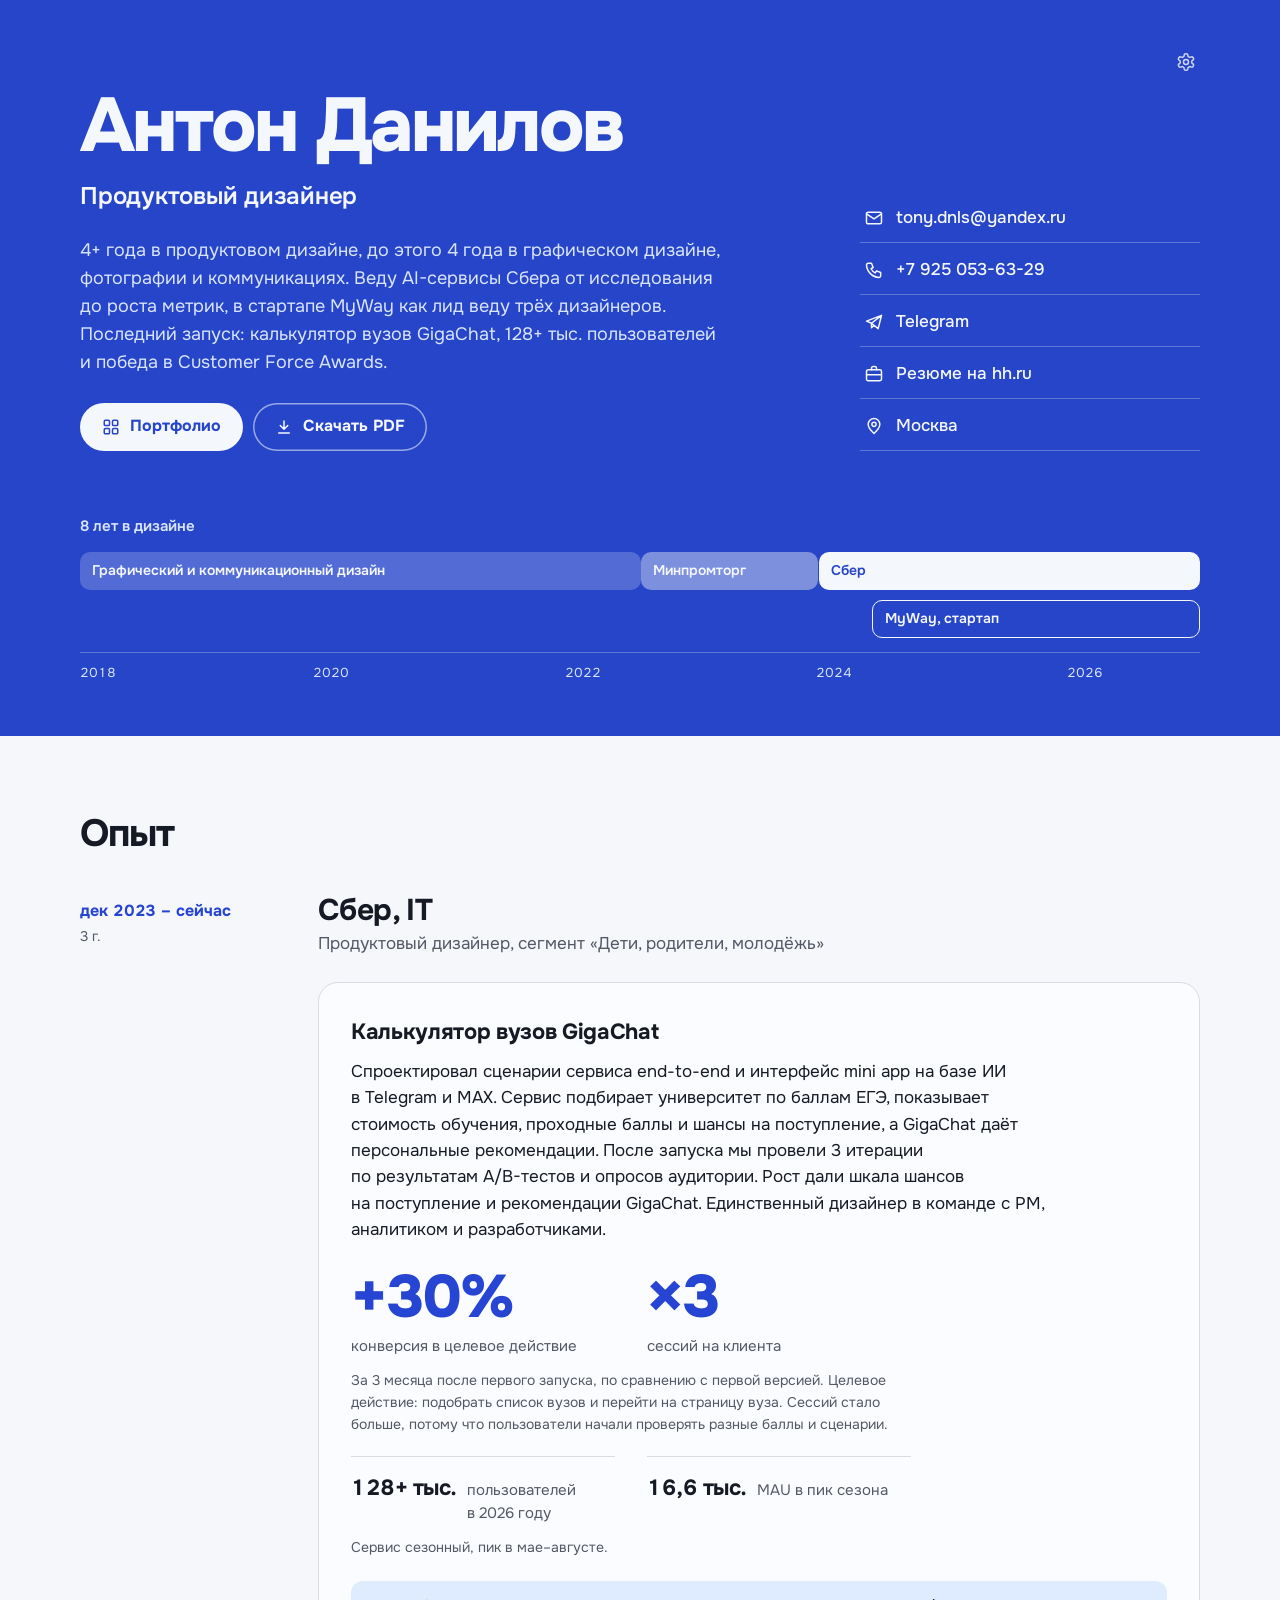
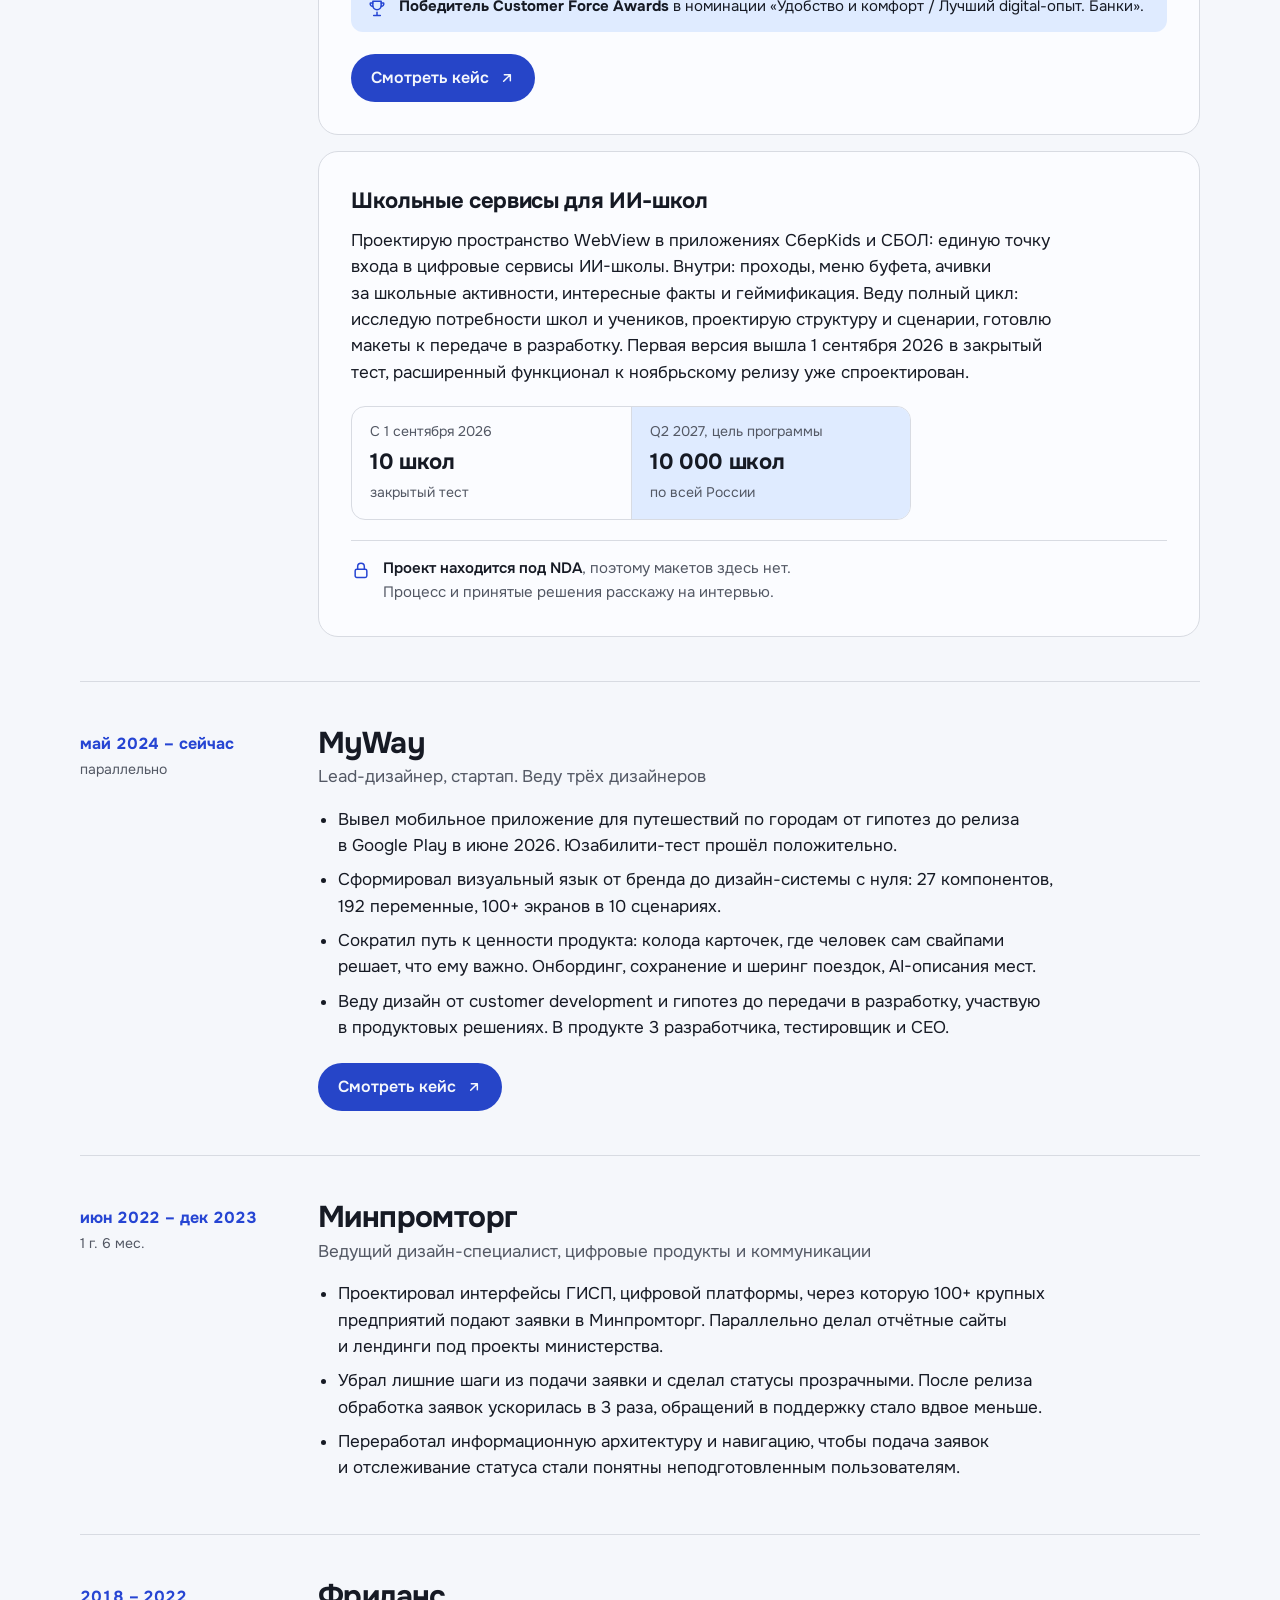
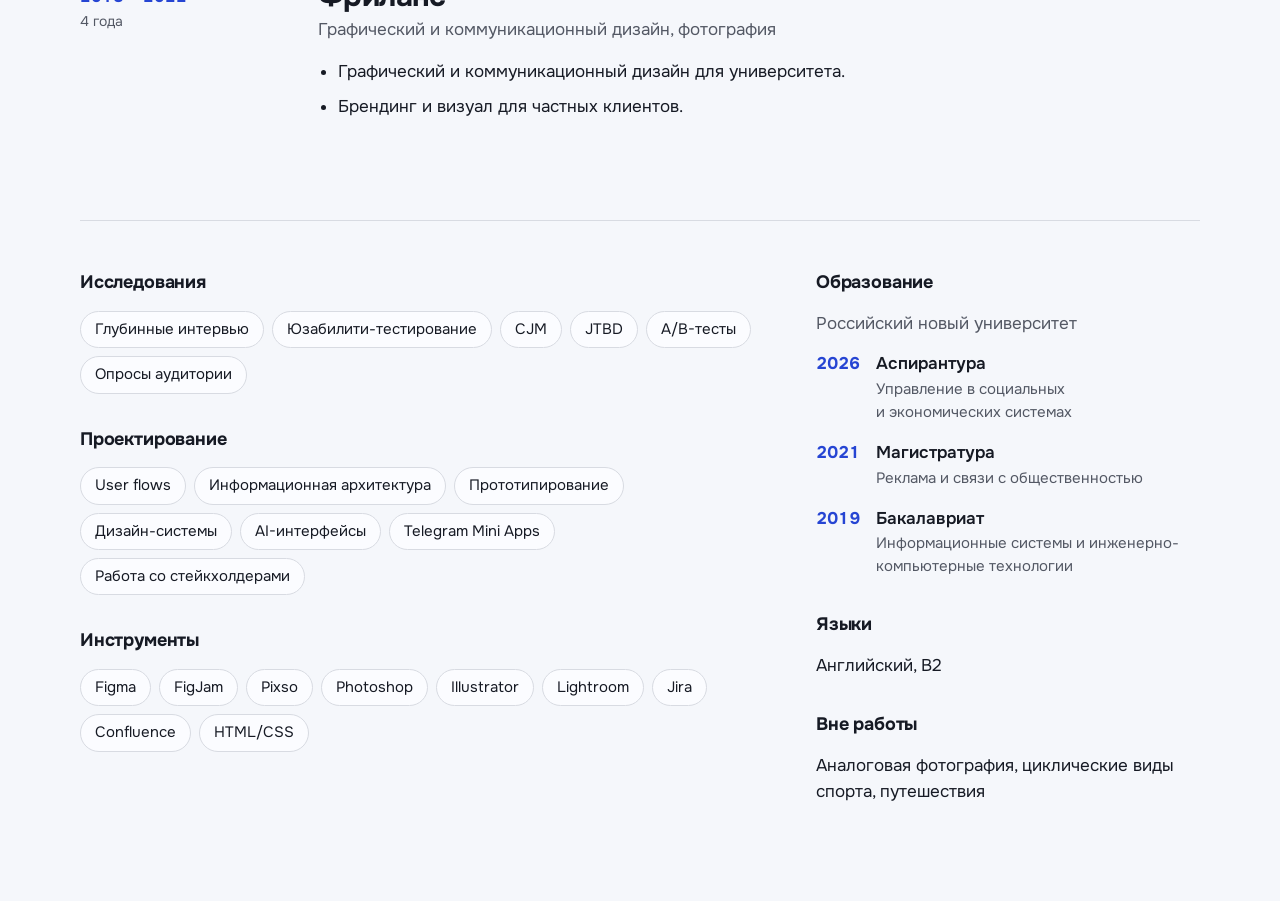
==== commit 583afe81: "Резюме: шкала опыта до декабря 2026 Конец шкалы сдвинут с октября на декабрь 2026 (107 мес.): сегмен" ====
--- a/index.html
+++ b/index.html
@@ -129,13 +129,13 @@
   display:flex;align-items:center;font-size:14px;font-weight:600;white-space:nowrap;overflow:hidden;
   transform-origin:left center;animation:grow .9s var(--ease) both;
 }
-.seg.a{left:0;width:51.1%;top:0;background:var(--bar-1);animation-delay:.05s}
-.seg.b{left:51.1%;width:16.1%;top:0;background:var(--bar-2);animation-delay:.25s}
-.seg.c{left:67.3%;width:32.7%;top:0;background:var(--bar-3);color:var(--bar-3-ink);animation-delay:.45s}
-.seg.d{left:72%;width:28%;top:48px;border:1.5px solid var(--on-cobalt);animation-delay:.65s}
+.seg.a{left:0;width:50.1%;top:0;background:var(--bar-1);animation-delay:.05s}
+.seg.b{left:50.1%;width:15.8%;top:0;background:var(--bar-2);animation-delay:.25s}
+.seg.c{left:66%;width:34%;top:0;background:var(--bar-3);color:var(--bar-3-ink);animation-delay:.45s}
+.seg.d{left:70.7%;width:29.3%;top:48px;border:1.5px solid var(--on-cobalt);animation-delay:.65s}
 .seg .short{display:none}
 .axis{position:relative;height:28px;border-top:1px solid oklch(97.5% 0.008 267 / .28);font-size:13px;color:var(--hero-muted);font-variant-numeric:tabular-nums}
-/* Шкала: янв 2018 = 0%, окт 2026 = 100%, год ≈ 11,36% */
+/* Шкала: янв 2018 = 0%, дек 2026 = 100% (107 мес.), год ≈ 11,21% */
 .axis span{position:absolute;top:10px;transform:translateX(-50%)}
 .axis span:first-child{transform:none}
 @keyframes grow{from{transform:scaleX(0);opacity:.3}to{transform:scaleX(1);opacity:1}}
@@ -428,7 +428,7 @@
         <div class="seg c">Сбер</div>
         <div class="seg d"><span class="full">MyWay, стартап</span><span class="short">MyWay</span></div>
       </div>
-      <div class="axis" aria-hidden="true"><span style="left:0">2018</span><span style="left:22.7%">2020</span><span style="left:45.5%">2022</span><span style="left:68.2%">2024</span><span style="left:90.9%">2026</span></div>
+      <div class="axis" aria-hidden="true"><span style="left:0">2018</span><span style="left:22.4%">2020</span><span style="left:44.9%">2022</span><span style="left:67.3%">2024</span><span style="left:89.7%">2026</span></div>
     </div>
   </div>
 </header>
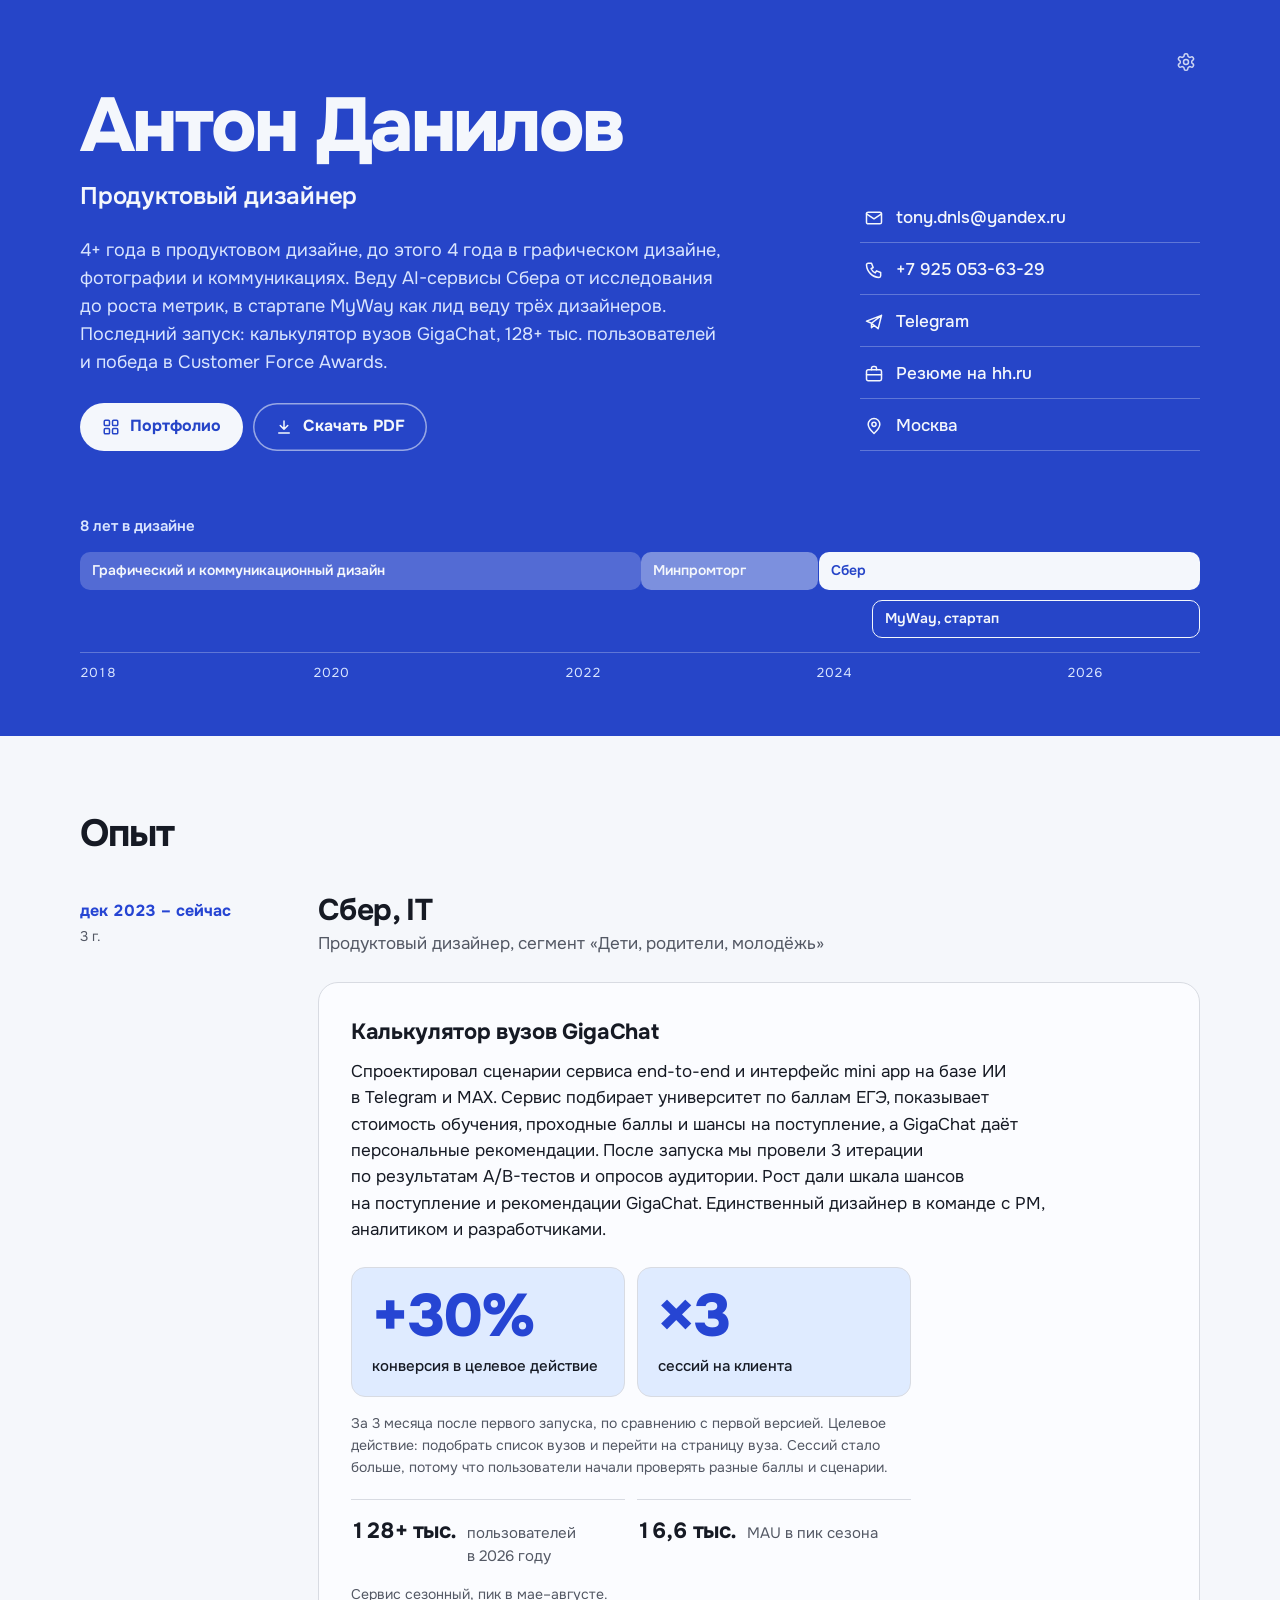
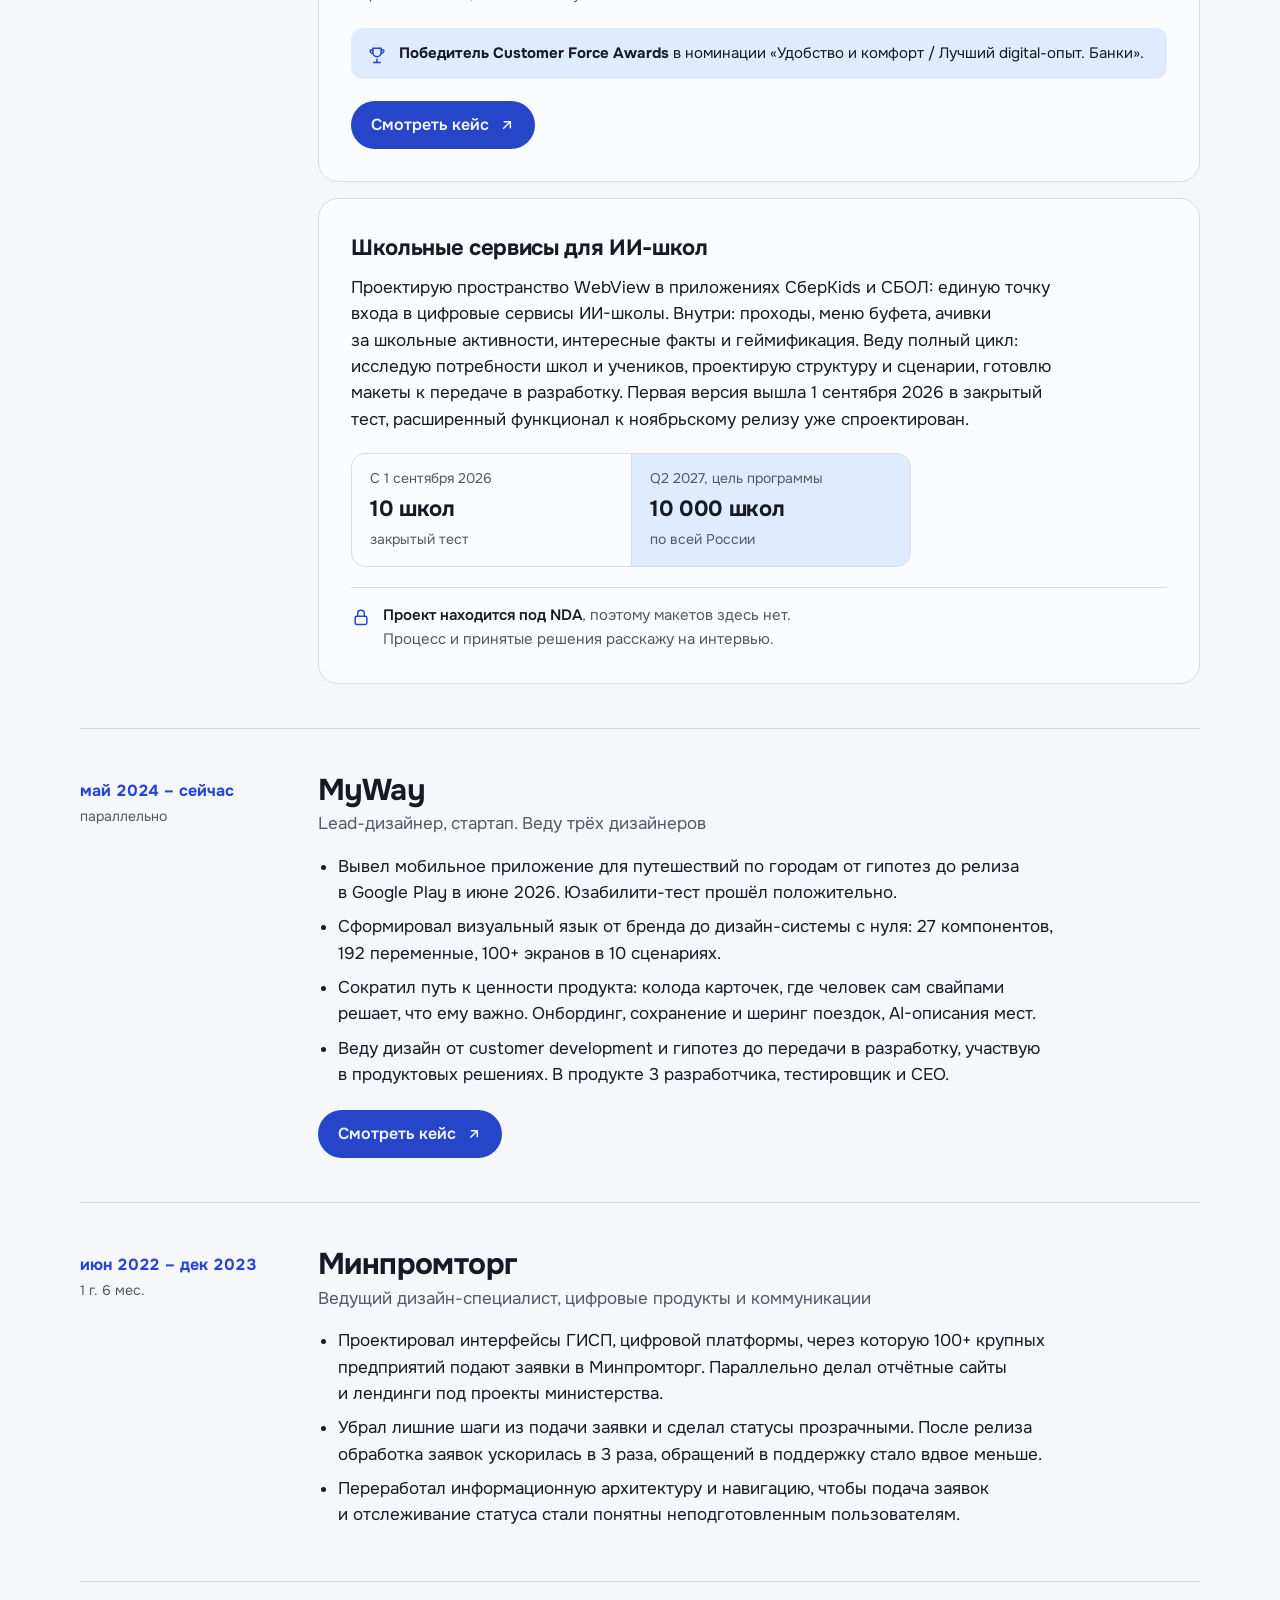
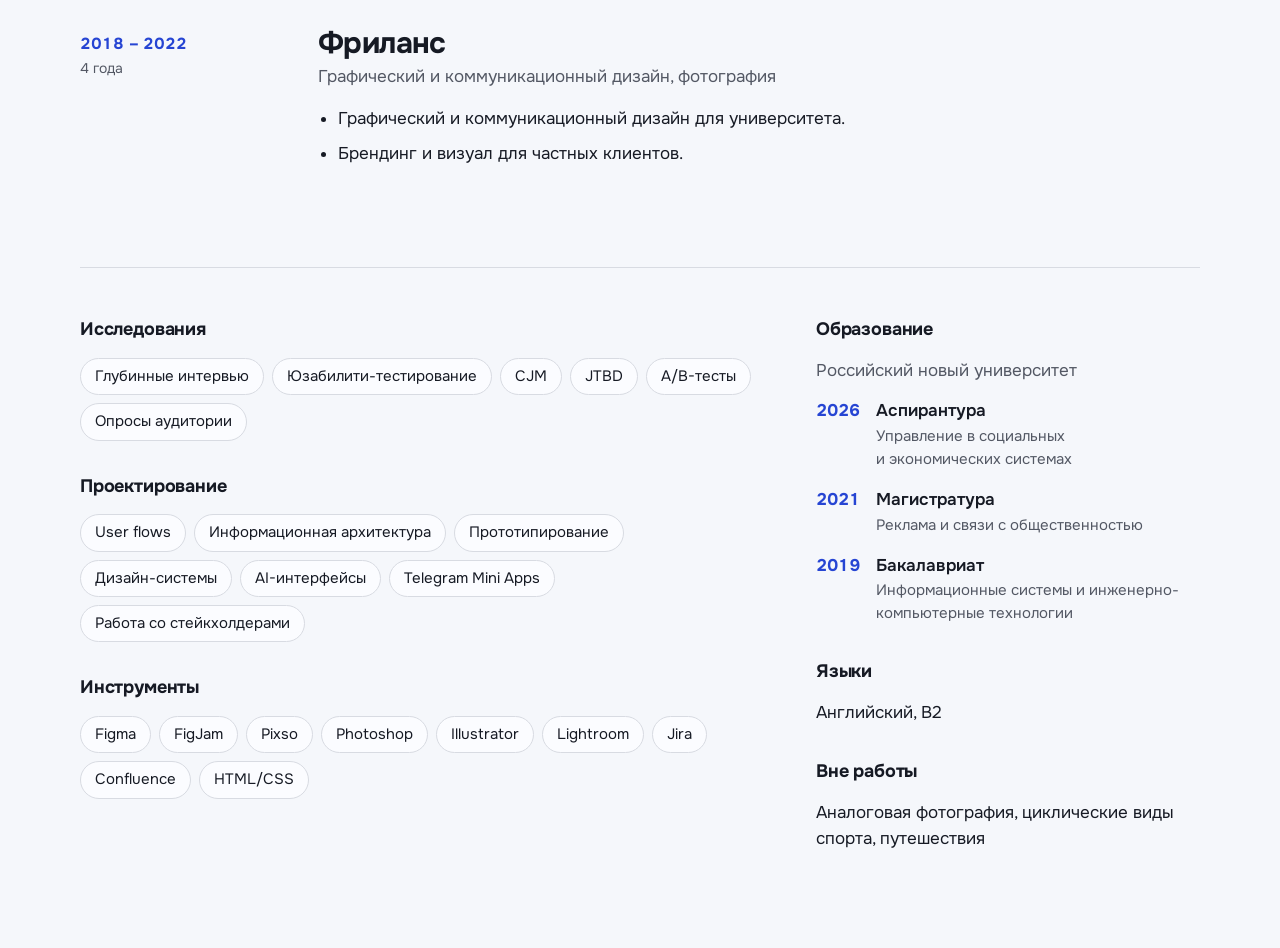
==== commit e57de913: "Резюме: главные цифры кейса GigaChat в карточках +30% и ×3 вместе с подписью лежат в карточке (фон -" ====
--- a/index.html
+++ b/index.html
@@ -165,11 +165,13 @@
 .case h4{margin:0;font-size:clamp(19px,2vw,22px);letter-spacing:-0.015em;font-weight:700}
 .case p{margin:10px 0 0;max-width:66ch}
 
-.metrics{margin-top:24px;display:grid;grid-template-columns:repeat(2,minmax(0,1fr));gap:12px 32px;max-width:560px}
+.metrics{margin-top:24px;display:grid;grid-template-columns:repeat(2,minmax(0,1fr));gap:12px;max-width:560px}
+/* Главные цифры — в карточках того же семейства, что .award и .rollout: подпись читается рядом с крупной цифрой */
+.m-main{padding:18px 20px 20px;border-radius:14px;background:var(--cobalt-soft);border:1px solid var(--line)}
 .metrics .m-sub{margin-top:8px}
 .m-main b{display:block;font-size:clamp(44px,5.4vw,60px);line-height:1;font-weight:800;letter-spacing:-0.04em;color:var(--cobalt-ink);font-variant-numeric:tabular-nums}
-.m-main span{display:block;margin-top:8px;font-size:15px;color:var(--muted);max-width:26ch}
-.m-note{grid-column:1/-1;margin:0!important;font-size:14px;color:var(--muted)}
+.m-main span{display:block;margin-top:10px;font-size:15px;font-weight:500;line-height:1.35;color:var(--ink);max-width:26ch}
+.m-note{grid-column:1/-1;margin:4px 0 0!important;font-size:14px;color:var(--muted)}
 .m-sub{display:flex;gap:10px;align-items:baseline;padding-top:14px;border-top:1px solid var(--line);font-size:15px;color:var(--muted)}
 .m-sub b{font-size:22px;font-weight:700;letter-spacing:-0.02em;color:var(--ink);font-variant-numeric:tabular-nums;white-space:nowrap}
 
@@ -326,8 +328,10 @@
 }
 @media (max-width:520px){
   body{font-size:16px}
-  .metrics{gap:18px 16px}
-  .m-main b{font-size:40px}
+  .metrics{gap:10px}
+  .m-main{padding:14px 14px 16px}
+  .m-main b{font-size:clamp(32px,10vw,40px)}
+  .m-main span{font-size:14px}
   .m-sub{flex-direction:column;gap:2px}
   .rollout{grid-template-columns:1fr}
   .rollout div + div{border-left:0;border-top:1px solid var(--line)}
@@ -347,7 +351,7 @@
   .contacts a,.contacts span{border-bottom-color:#cfcfcf;min-height:0;padding:2px 0}
   .seg.d{border-color:#1f36c9}
   .axis,.career h2{color:#444;border-color:#cfcfcf}
-  .seg,.award,.rollout div,.case{-webkit-print-color-adjust:exact;print-color-adjust:exact}
+  .seg,.award,.rollout div,.m-main,.case{-webkit-print-color-adjust:exact;print-color-adjust:exact}
   .seg{animation:none}
   .job,.case{break-inside:avoid}
   .btn,.btn-hero{background:none;color:#1f36c9;border:1px solid #1f36c9}
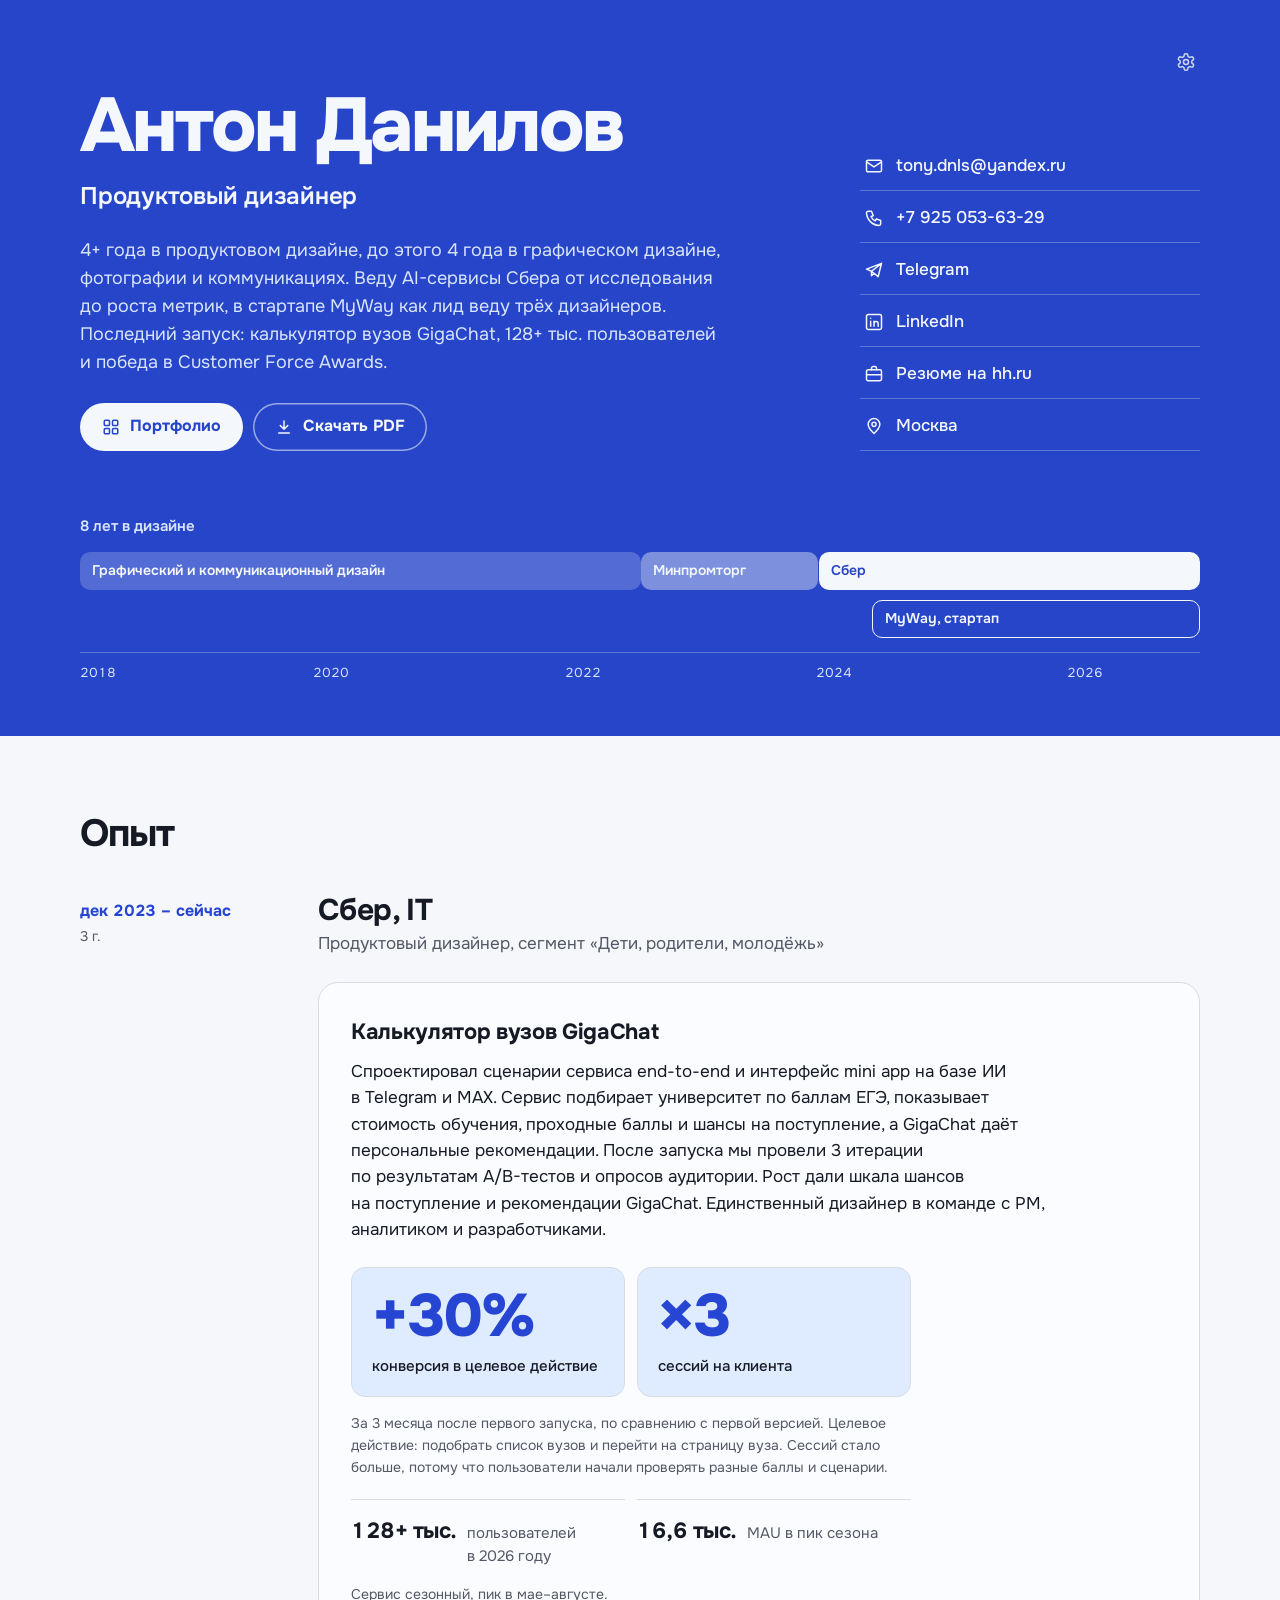
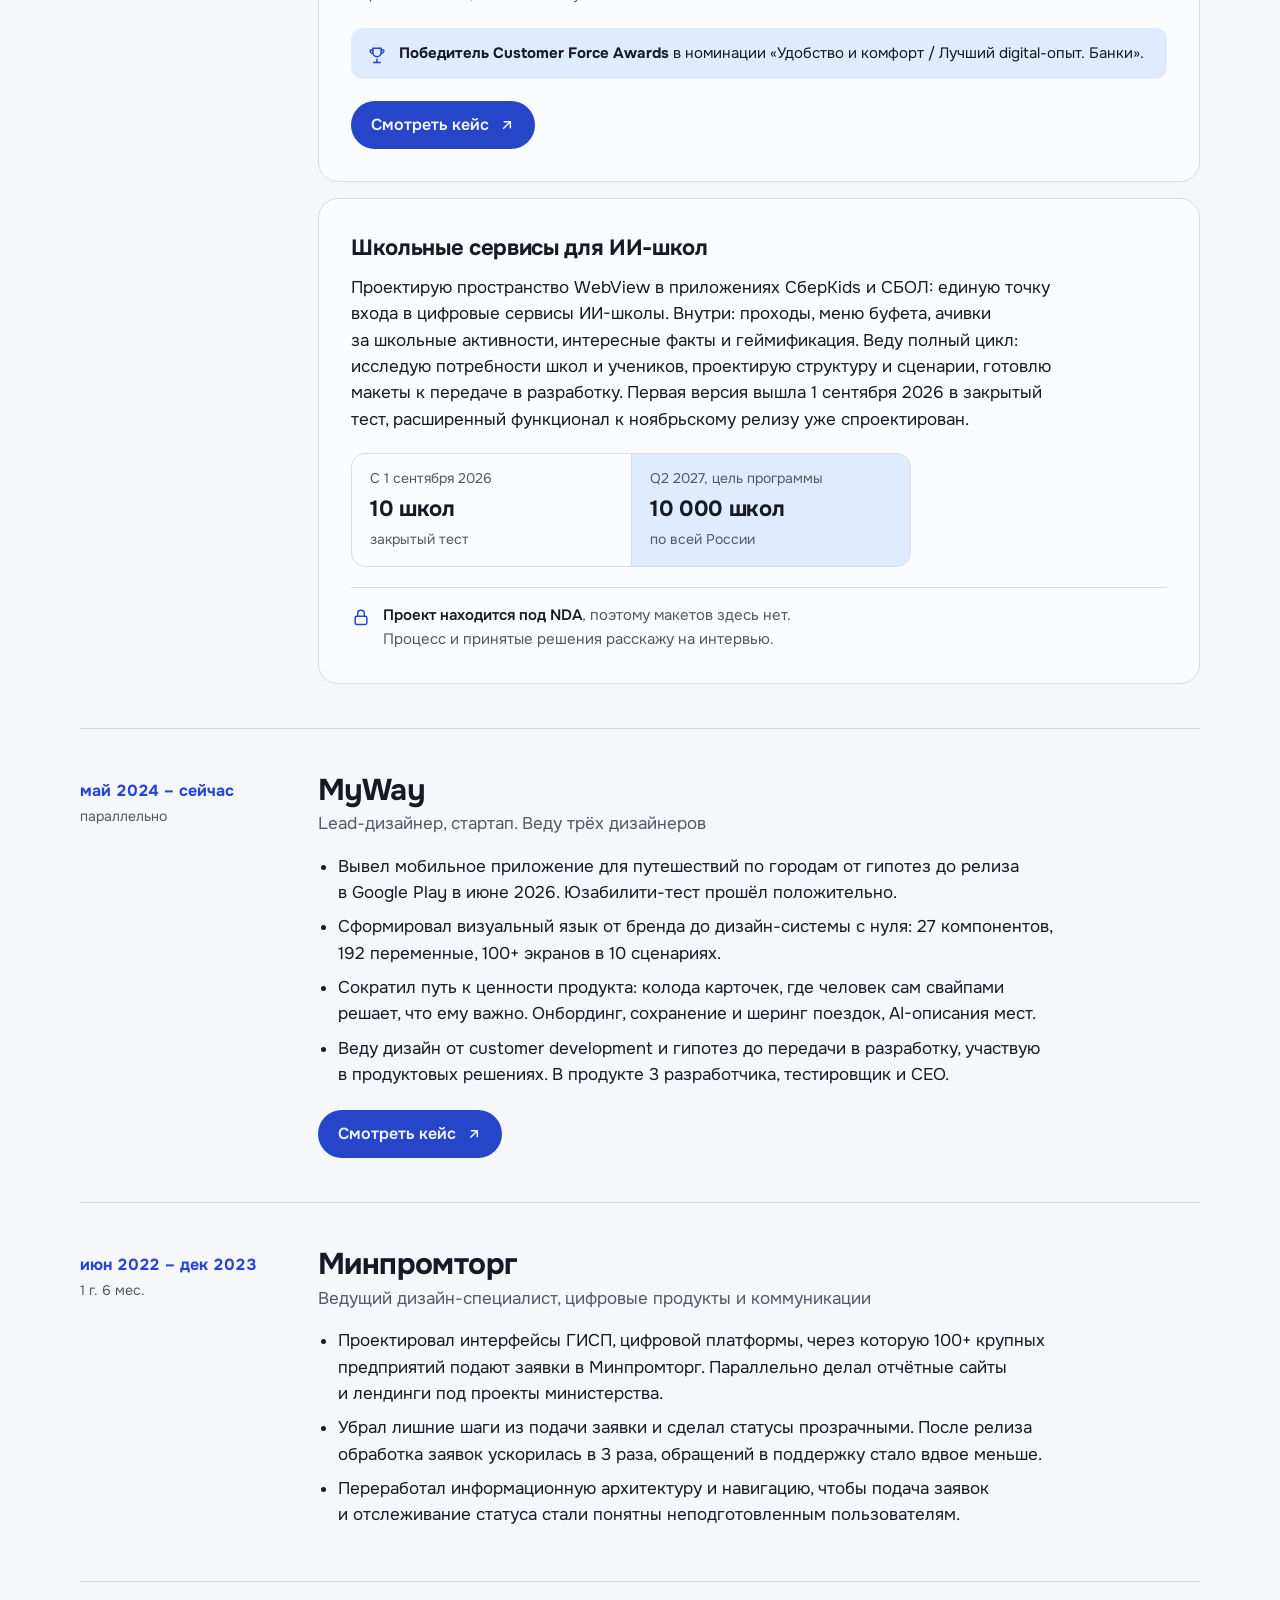
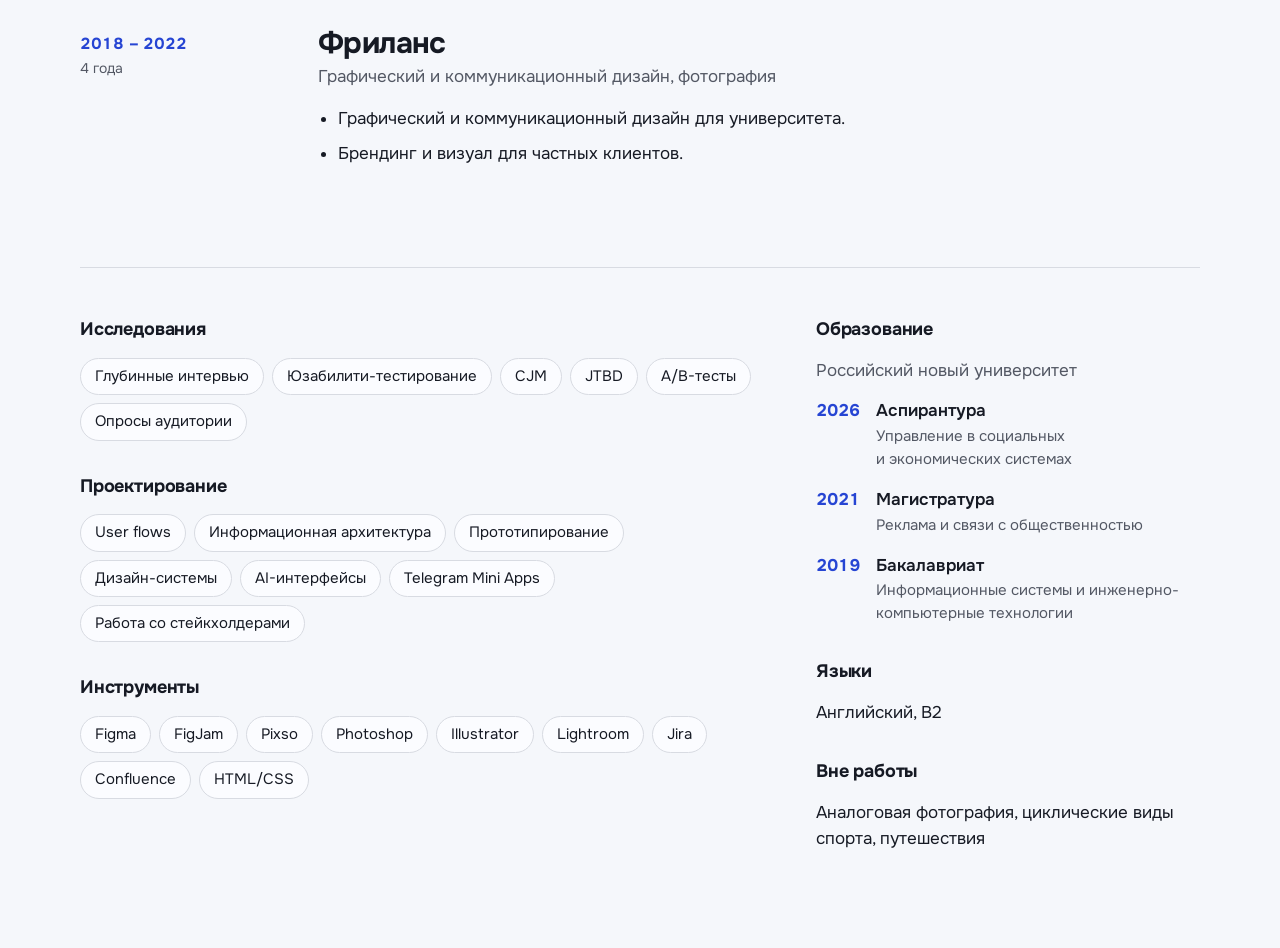
==== commit 34e71c00: "Резюме: ссылка на LinkedIn в контактах сайта и PDF Co-Authored-By: Claude Opus 5.5 <noreply@anthropi" ====
--- a/index.html
+++ b/index.html
@@ -410,6 +410,12 @@
           </a>
         </li>
         <li>
+          <a href="https://www.linkedin.com/in/%D0%B0%D0%BD%D1%82%D0%BE%D0%BD-%D0%B4%D0%B0%D0%BD%D0%B8%D0%BB%D0%BE%D0%B2-a34216449/" target="_blank" rel="noopener">
+            <svg width="20" height="20" viewBox="0 0 24 24" fill="none" stroke="currentColor" stroke-width="1.8" stroke-linecap="round" stroke-linejoin="round" aria-hidden="true"><rect x="3" y="3" width="18" height="18" rx="2"/><path d="M8 11v6M8 7.5v.01M12 17v-6M12 14a2.5 2.5 0 0 1 5 0v3"/></svg>
+            LinkedIn
+          </a>
+        </li>
+        <li>
           <a href="https://hh.ru/resume/4c7c6559ff084a51260039ed1f724e4e436a34" target="_blank" rel="noopener">
             <svg width="20" height="20" viewBox="0 0 24 24" fill="none" stroke="currentColor" stroke-width="1.8" stroke-linecap="round" stroke-linejoin="round" aria-hidden="true"><rect x="3" y="7" width="18" height="13" rx="2"/><path d="M9 7V5a2 2 0 0 1 2-2h2a2 2 0 0 1 2 2v2M3 13h18"/></svg>
             Резюме на hh.ru
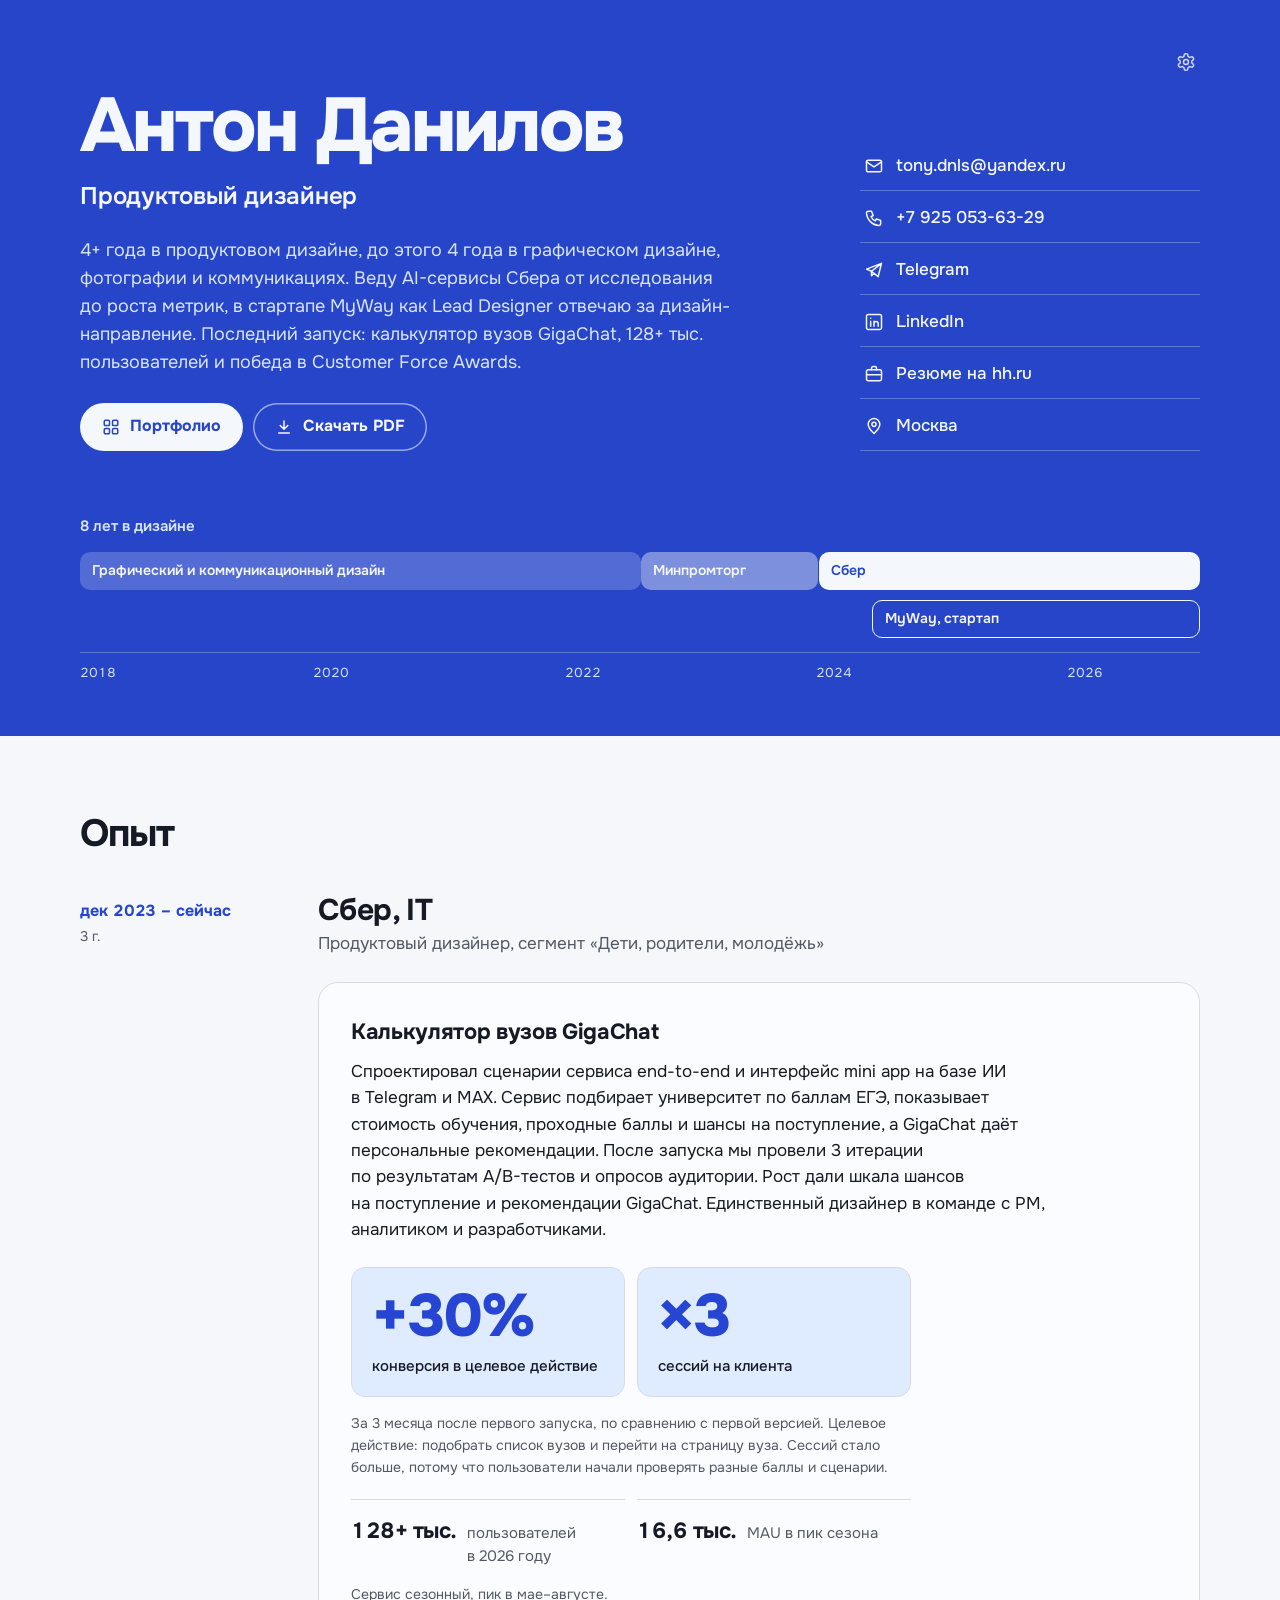
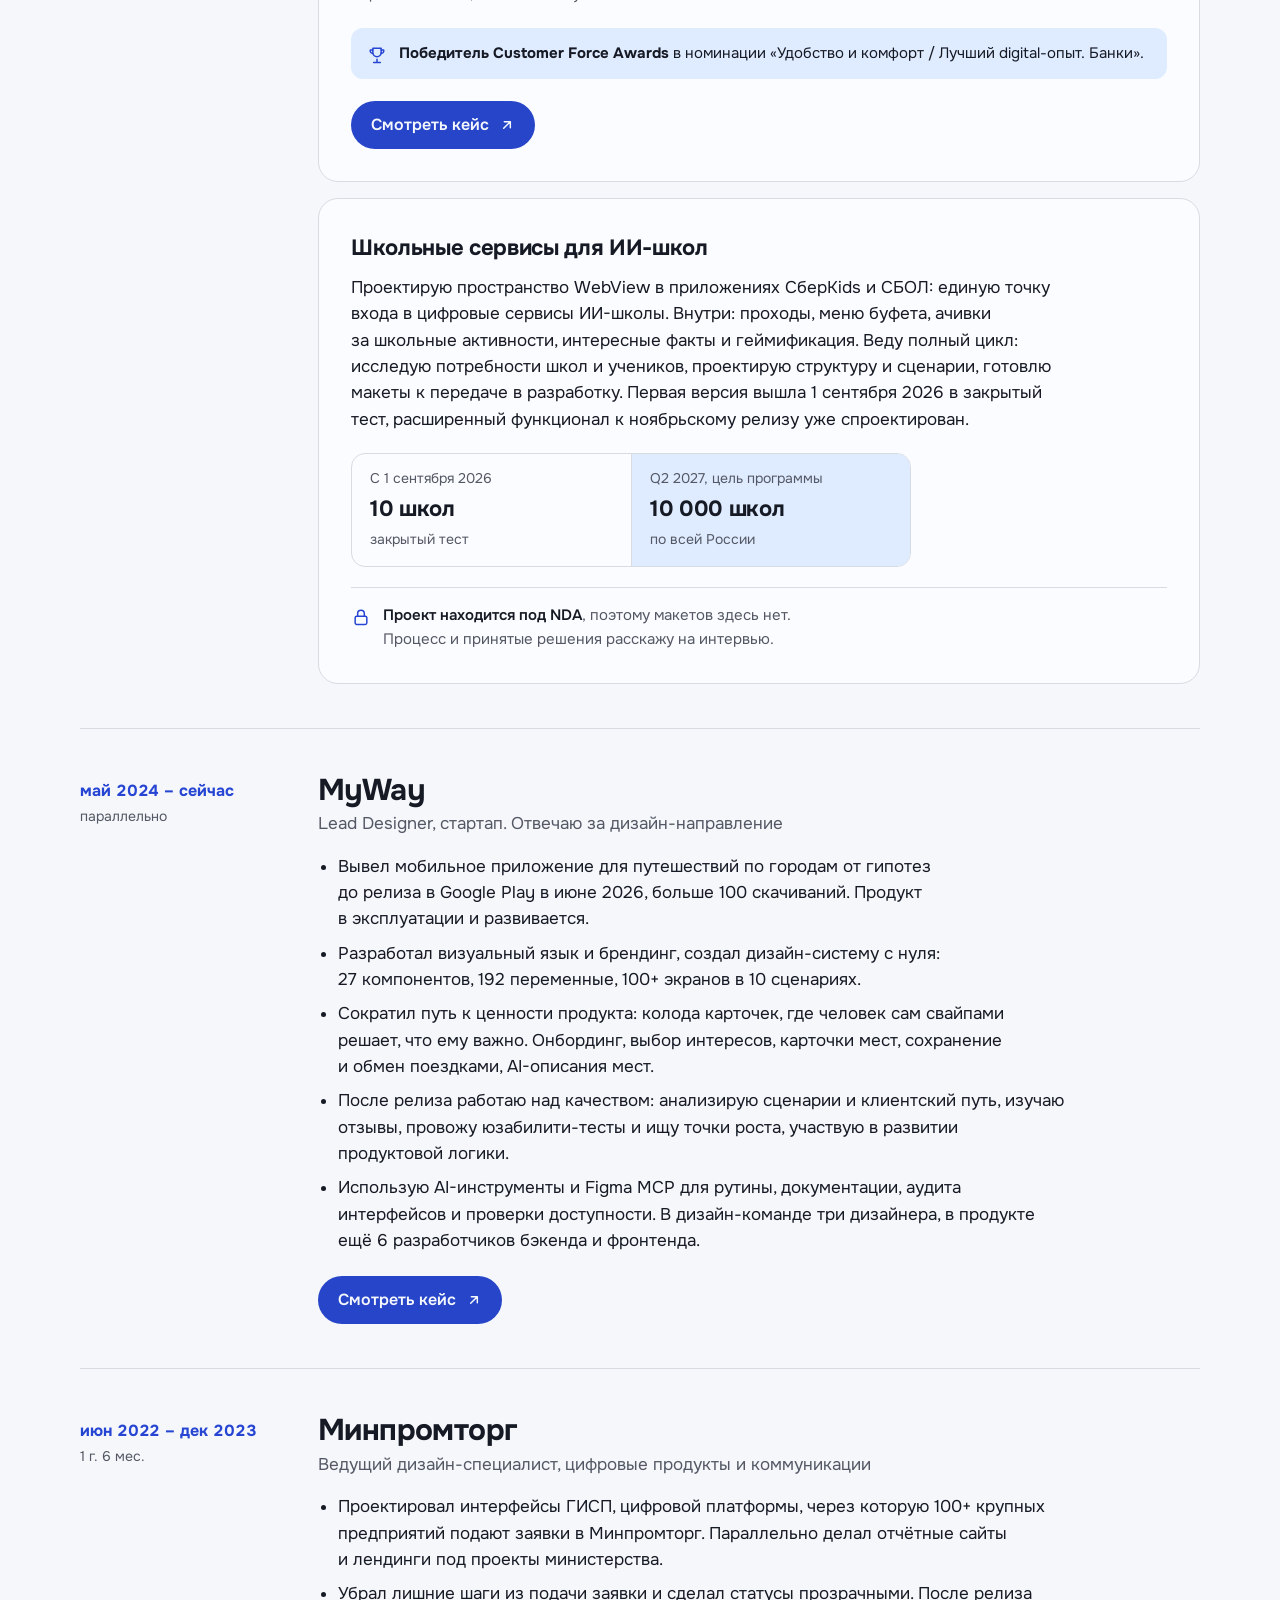
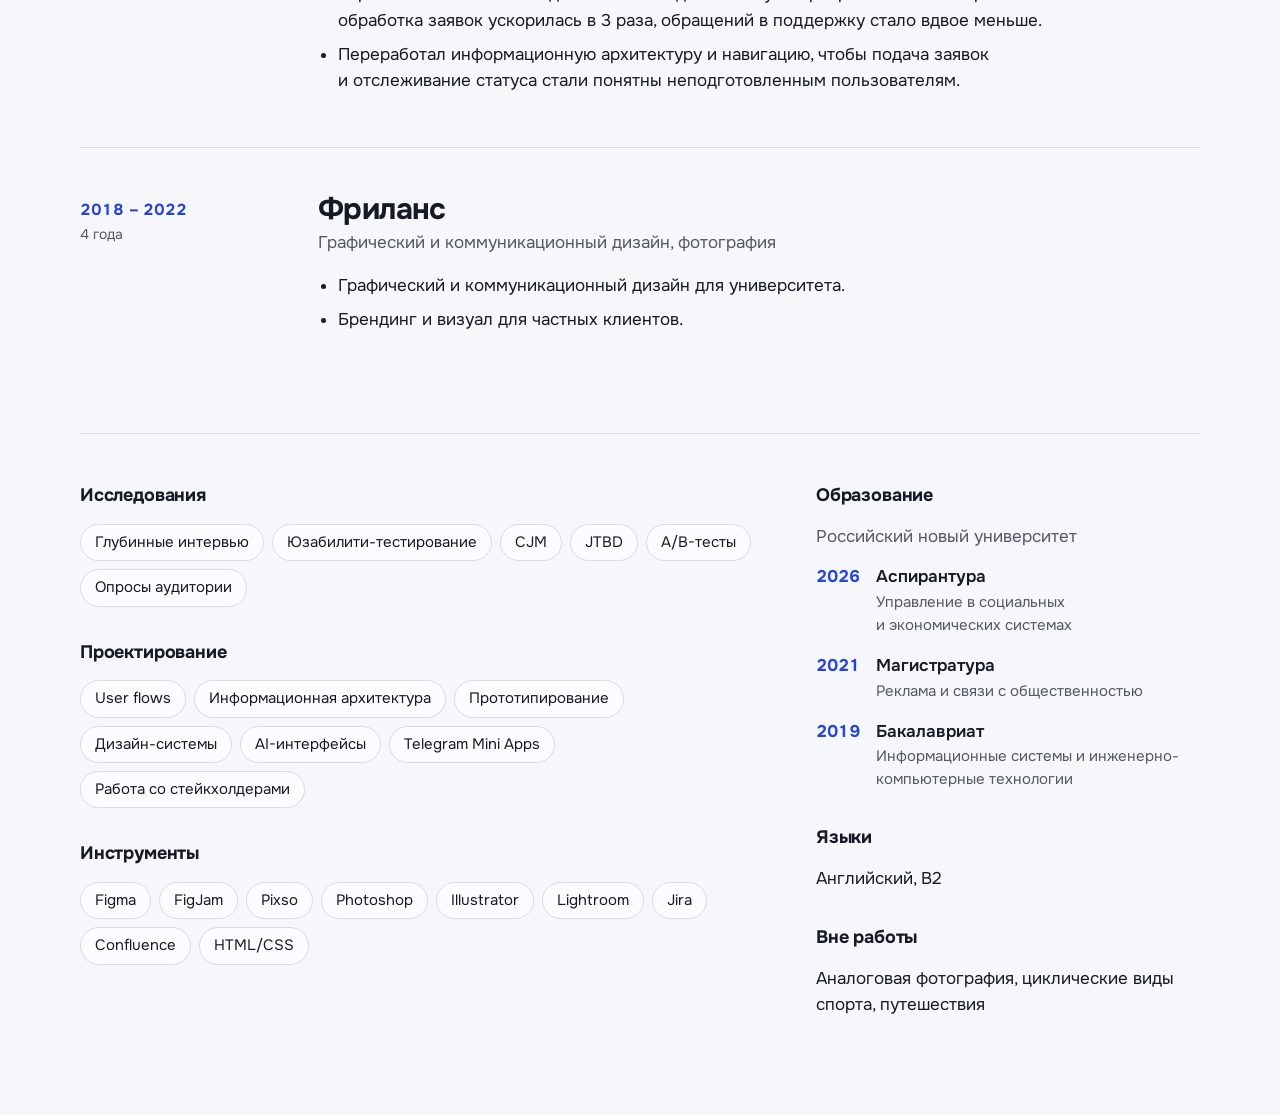
==== commit e3b1cc04: "MyWay: релиз, 100+ скачиваний, роль Lead Designer и работа после релиза Кейс, карточка в портфолио, " ====
--- a/index.html
+++ b/index.html
@@ -377,7 +377,7 @@
       <div>
         <h1>Антон Данилов</h1>
         <p class="role">Продуктовый дизайнер</p>
-        <p class="lead">4+ года в продуктовом дизайне, до этого 4 года в графическом дизайне, фотографии и коммуникациях. Веду AI-сервисы Сбера от исследования до роста метрик, в стартапе MyWay как лид веду трёх дизайнеров. Последний запуск: калькулятор вузов GigaChat, 128+ тыс. пользователей и победа в Customer Force Awards.</p>
+        <p class="lead">4+ года в продуктовом дизайне, до этого 4 года в графическом дизайне, фотографии и коммуникациях. Веду AI-сервисы Сбера от исследования до роста метрик, в стартапе MyWay как Lead Designer отвечаю за дизайн-направление. Последний запуск: калькулятор вузов GigaChat, 128+ тыс. пользователей и победа в Customer Force Awards.</p>
         <div class="hero-actions">
         <a class="btn-hero" href="portfolio.html">
           <svg width="18" height="18" viewBox="0 0 24 24" fill="none" stroke="currentColor" stroke-width="2" stroke-linecap="round" stroke-linejoin="round" aria-hidden="true"><rect x="3" y="3" width="7" height="7" rx="1.5"/><rect x="14" y="3" width="7" height="7" rx="1.5"/><rect x="3" y="14" width="7" height="7" rx="1.5"/><rect x="14" y="14" width="7" height="7" rx="1.5"/></svg>
@@ -498,12 +498,13 @@
       <div class="when"><b>май 2024 – сейчас</b><span>параллельно</span></div>
       <div>
         <h3>MyWay</h3>
-        <p class="pos">Lead-дизайнер, стартап. Веду трёх дизайнеров</p>
+        <p class="pos">Lead Designer, стартап. Отвечаю за дизайн-направление</p>
         <ul class="plain">
-          <li>Вывел мобильное приложение для путешествий по городам от гипотез до релиза в Google Play в июне 2026. Юзабилити-тест прошёл положительно.</li>
-          <li>Сформировал визуальный язык от бренда до дизайн-системы с нуля: 27 компонентов, 192 переменные, 100+ экранов в 10 сценариях.</li>
-          <li>Сократил путь к ценности продукта: колода карточек, где человек сам свайпами решает, что ему важно. Онбординг, сохранение и шеринг поездок, AI-описания мест.</li>
-          <li>Веду дизайн от customer development и гипотез до передачи в разработку, участвую в продуктовых решениях. В продукте 3 разработчика, тестировщик и CEO.</li>
+          <li>Вывел мобильное приложение для путешествий по городам от гипотез до релиза в Google Play в июне 2026, больше 100 скачиваний. Продукт в эксплуатации и развивается.</li>
+          <li>Разработал визуальный язык и брендинг, создал дизайн-систему с нуля: 27 компонентов, 192 переменные, 100+ экранов в 10 сценариях.</li>
+          <li>Сократил путь к ценности продукта: колода карточек, где человек сам свайпами решает, что ему важно. Онбординг, выбор интересов, карточки мест, сохранение и обмен поездками, AI-описания мест.</li>
+          <li>После релиза работаю над качеством: анализирую сценарии и клиентский путь, изучаю отзывы, провожу юзабилити-тесты и ищу точки роста, участвую в развитии продуктовой логики.</li>
+          <li>Использую AI-инструменты и Figma MCP для рутины, документации, аудита интерфейсов и проверки доступности. В дизайн-команде три дизайнера, в продукте ещё 6 разработчиков бэкенда и фронтенда.</li>
         </ul>
         <div class="actions">
           <a class="btn" href="MyWay-case.html" target="_blank" rel="noopener">
